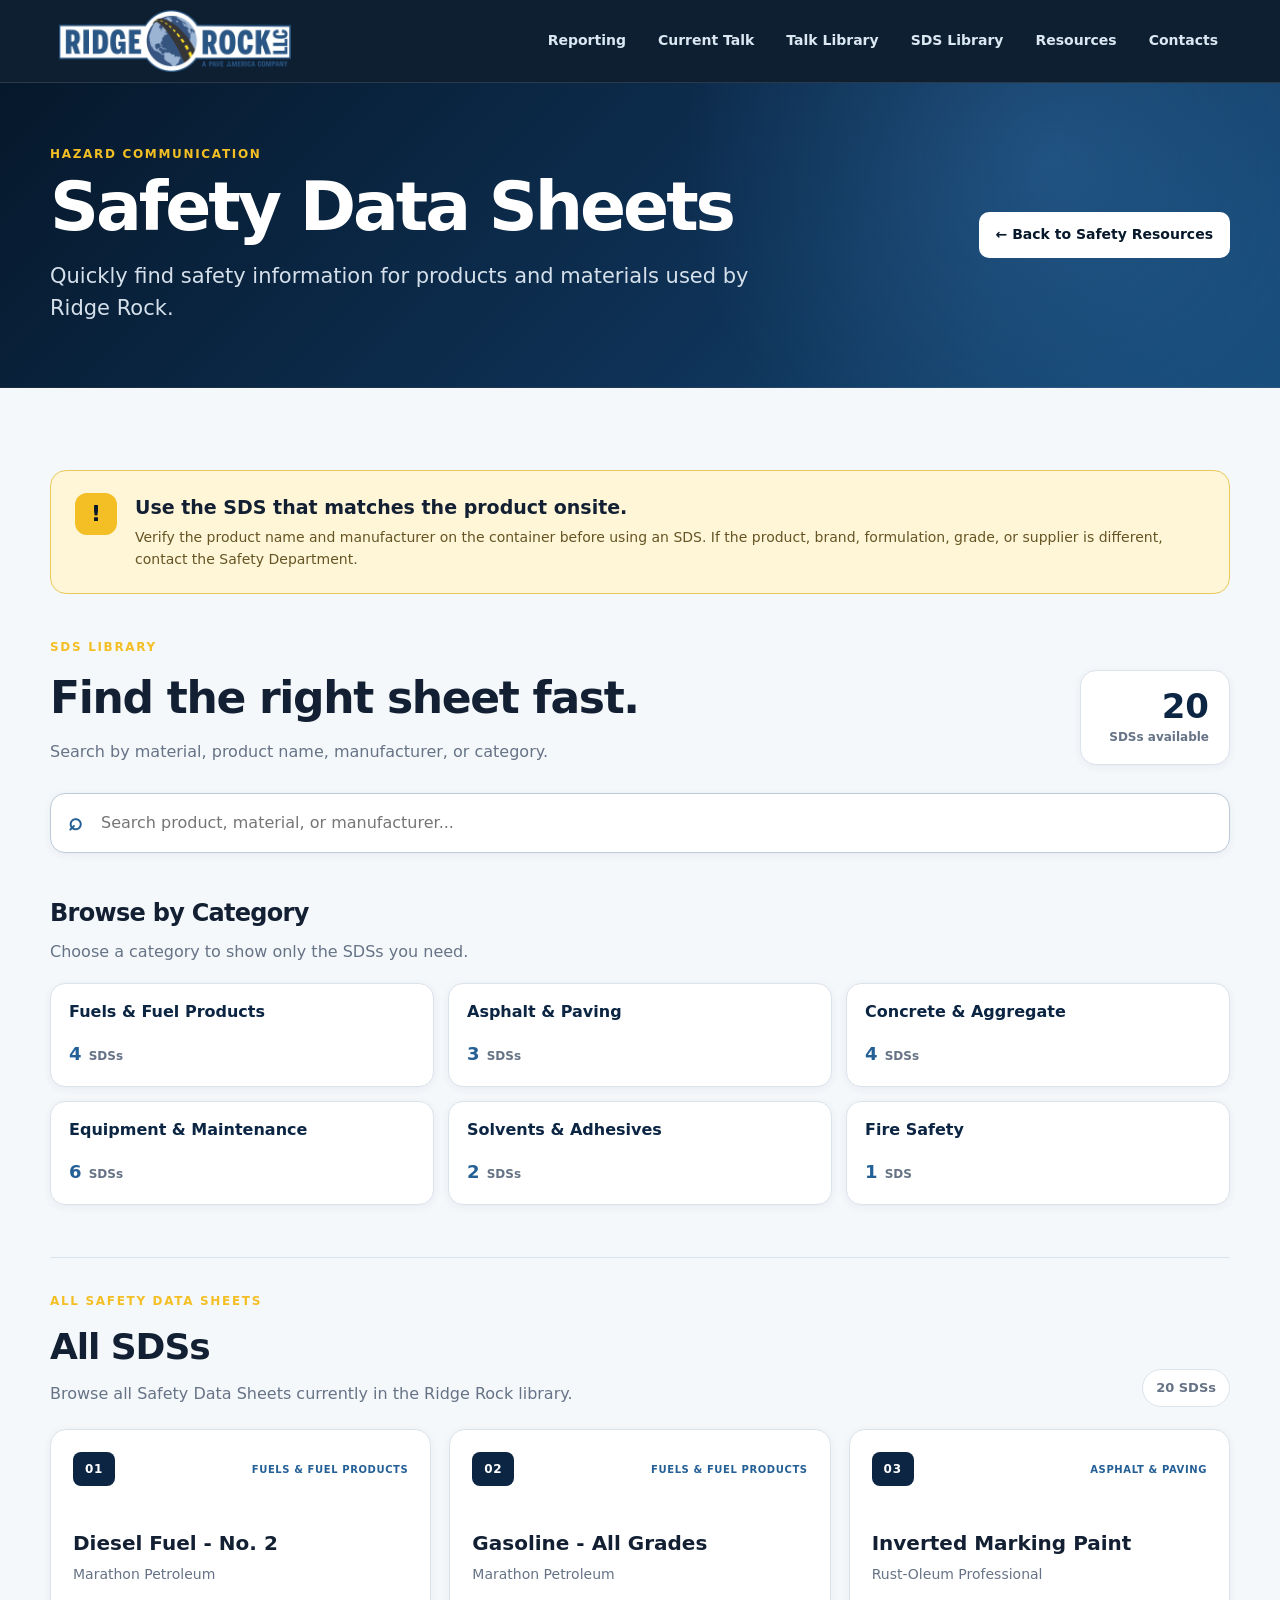
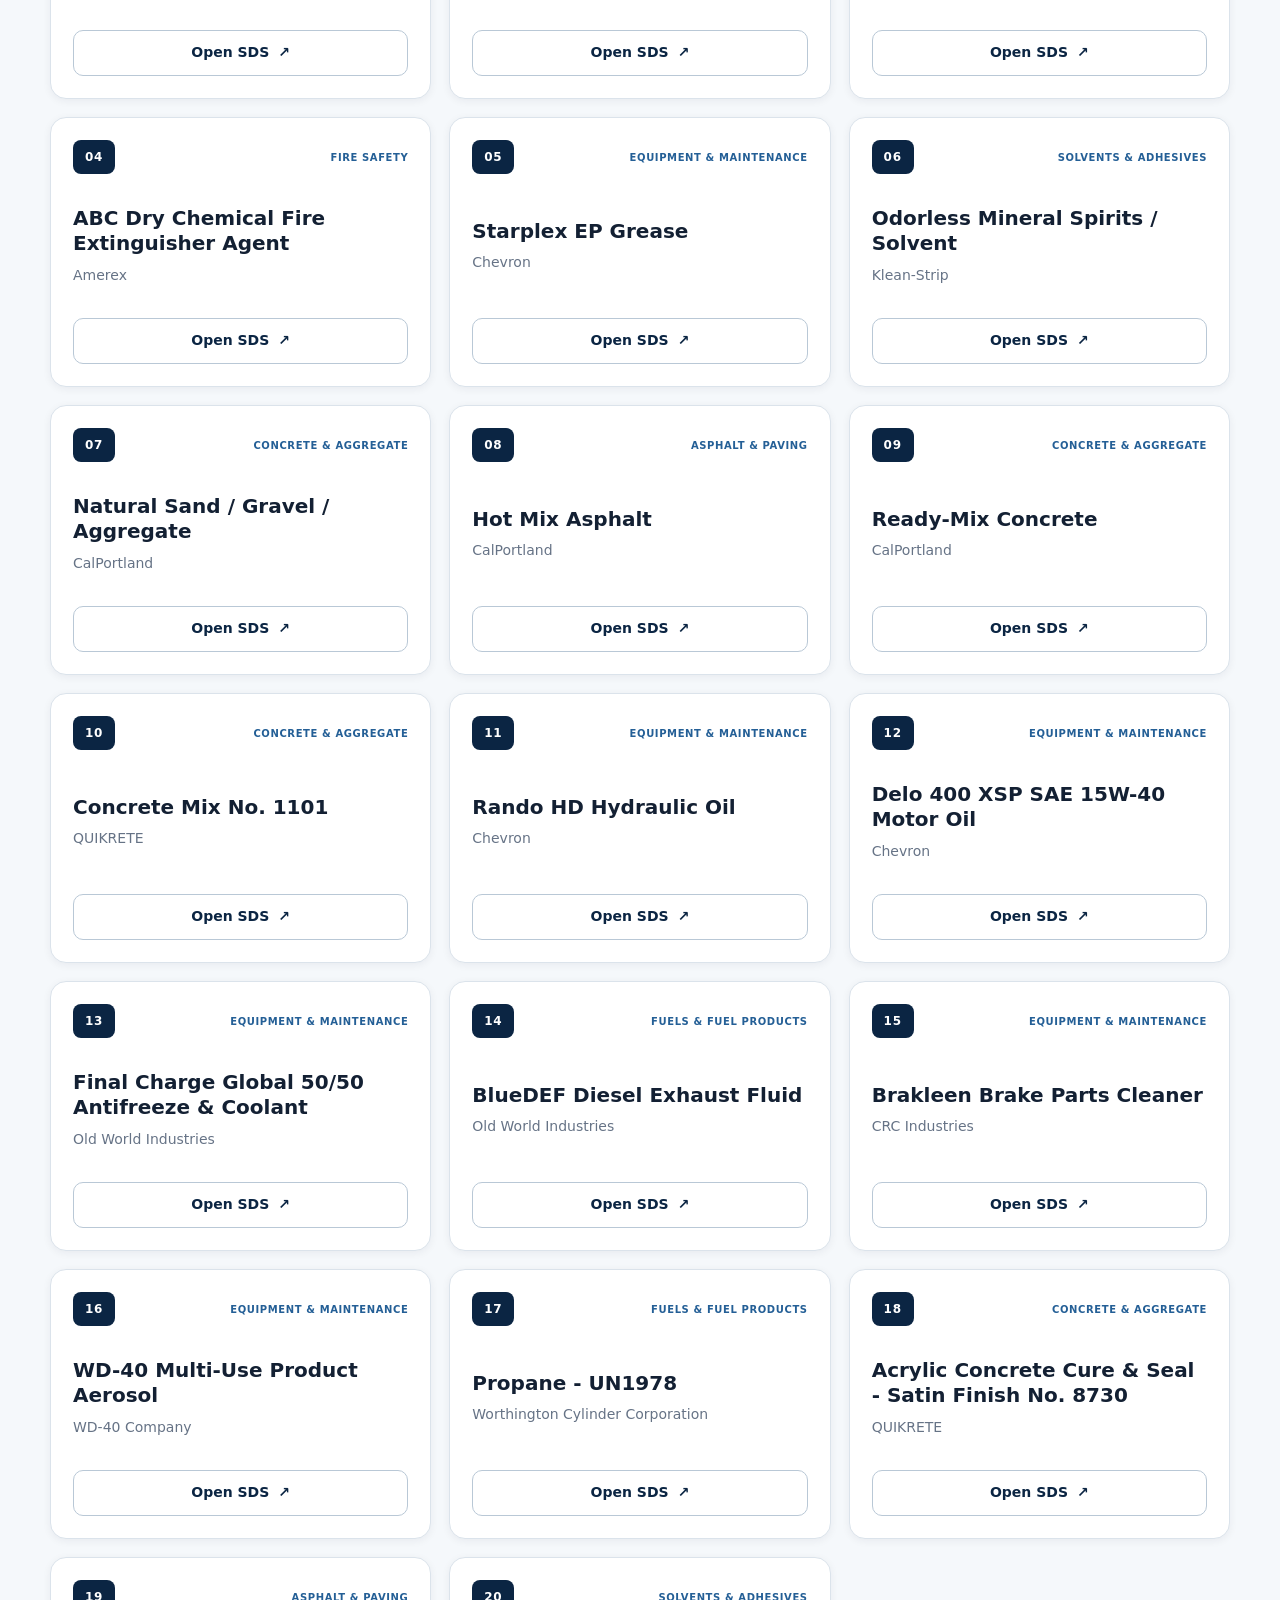
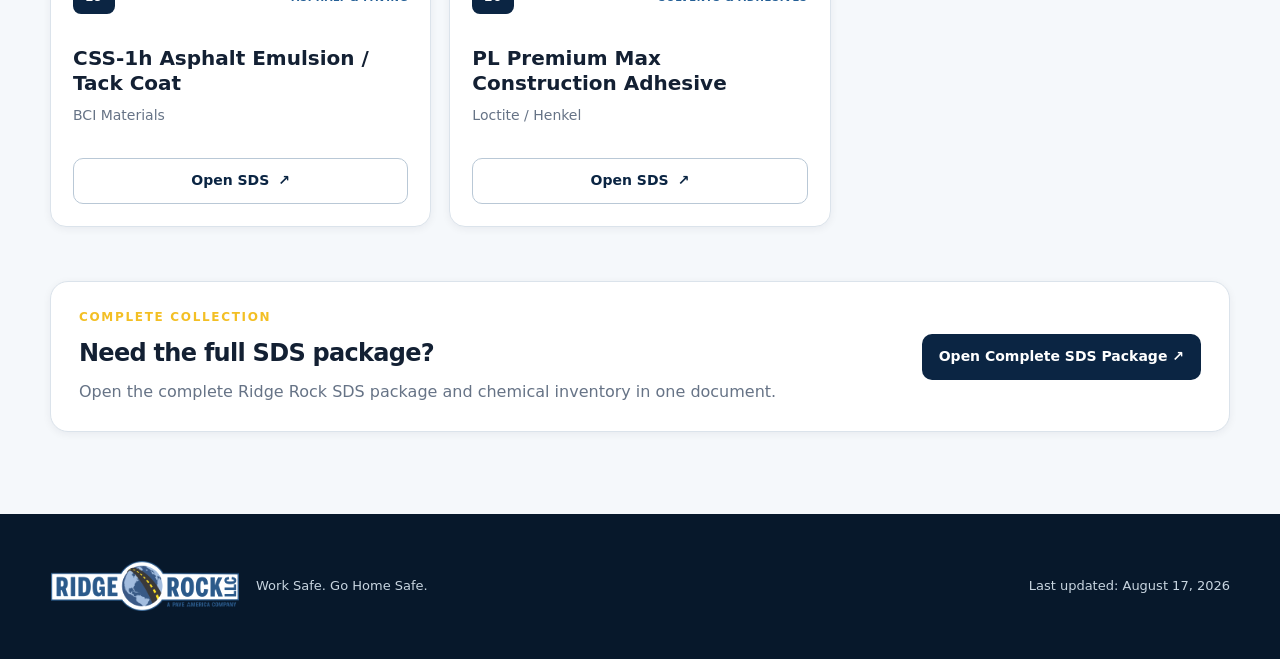
==== sds.html @ 073e00dc "Add files via upload" ====
<!DOCTYPE html>
<html lang="en">
<head>
  <meta charset="UTF-8">
  <meta name="viewport" content="width=device-width, initial-scale=1.0">
  <meta name="description" content="Ridge Rock Safety Data Sheet library for fuels, paving materials, concrete products, maintenance chemicals, solvents, and fire safety products.">
  <title>SDS Library | Ridge Rock Safety Hub</title>

  <link rel="icon" href="favicon.ico" type="image/x-icon">
  <link rel="stylesheet" href="style.css">
  <link rel="stylesheet" href="sds-library.css">

  <script src="sds-data.js" defer></script>
  <script src="sds-library.js" defer></script>
</head>

<body>
  <header class="site-header">
    <div class="shell header-inner">
      <a class="brand" href="index.html" aria-label="Ridge Rock Safety Hub home">
        <img src="assets/ridge-rock-logo.png" alt="Ridge Rock LLC logo">
      </a>

      <button class="menu-button" id="menuButton" type="button" aria-expanded="false" aria-controls="mainNav">
        Menu
      </button>

      <nav class="main-nav" id="mainNav" aria-label="Primary navigation">
        <a href="index.html#reporting">Reporting</a>
        <a href="index.html#toolbox">Current Talk</a>
        <a href="toolbox-talks.html">Talk Library</a>
        <a href="sds.html" aria-current="page">SDS Library</a>
        <a href="index.html#resources">Resources</a>
        <a href="index.html#contacts">Contacts</a>
      </nav>
    </div>
  </header>

  <main id="top">
    <section class="sds-hero">
      <div class="shell sds-hero-inner">
        <div>
          <p class="eyebrow">Hazard Communication</p>
          <h1>Safety Data Sheets</h1>
          <p class="sds-hero-lead">
            Quickly find safety information for products and materials used by Ridge Rock.
          </p>
        </div>

        <a class="button button-light" href="index.html#resources">
          ← Back to Safety Resources
        </a>
      </div>
    </section>

    <section class="section sds-section">
      <div class="shell">

        <div class="sds-notice">
          <div class="sds-notice-mark">!</div>
          <div>
            <h2>Use the SDS that matches the product onsite.</h2>
            <p>
              Verify the product name and manufacturer on the container before using an SDS.
              If the product, brand, formulation, grade, or supplier is different, contact the Safety Department.
            </p>
          </div>
        </div>

        <div class="sds-summary">
          <div>
            <p class="eyebrow">SDS Library</p>
            <h2>Find the right sheet fast.</h2>
            <p>Search by material, product name, manufacturer, or category.</p>
          </div>

          <div class="sds-total">
            <strong id="sdsTotal">0</strong>
            <span>SDSs available</span>
          </div>
        </div>

        <div class="sds-search-wrap">
          <label class="sr-only" for="sdsSearch">Search Safety Data Sheets</label>
          <span class="sds-search-icon" aria-hidden="true">⌕</span>
          <input
            id="sdsSearch"
            type="search"
            placeholder="Search product, material, or manufacturer..."
            autocomplete="off"
          >
          <button id="sdsClearSearch" type="button" hidden aria-label="Clear search">×</button>
        </div>

        <div class="sds-category-header">
          <div>
            <h2>Browse by Category</h2>
            <p>Choose a category to show only the SDSs you need.</p>
          </div>

          <button class="sds-category-reset" id="sdsCategoryReset" type="button" hidden>
            Clear Category
          </button>
        </div>

        <div class="sds-category-grid" id="sdsCategoryGrid" aria-label="SDS categories"></div>

        <div class="sds-results-heading" id="sdsResults">
          <div>
            <p class="eyebrow" id="sdsResultsEyebrow">All Safety Data Sheets</p>
            <h2 id="sdsResultsTitle">All SDSs</h2>
            <p id="sdsResultsDescription">Browse all Safety Data Sheets currently in the Ridge Rock library.</p>
          </div>

          <span class="sds-result-count" id="sdsResultCount"></span>
        </div>

        <div class="sds-grid" id="sdsGrid" aria-live="polite"></div>

        <div class="empty-state" id="sdsEmptyState" hidden>
          <h3>No Safety Data Sheets found</h3>
          <p>Try a different product, manufacturer, or category.</p>
        </div>

        <div class="sds-complete-package">
          <div>
            <p class="eyebrow">Complete Collection</p>
            <h2>Need the full SDS package?</h2>
            <p>Open the complete Ridge Rock SDS package and chemical inventory in one document.</p>
          </div>

          <a class="button button-primary" id="completePackageLink" target="_blank" rel="noopener noreferrer">
            Open Complete SDS Package ↗
          </a>
        </div>

      </div>
    </section>
  </main>

  <footer class="site-footer">
    <div class="shell footer-inner">
      <div>
        <img src="assets/ridge-rock-logo.png" alt="" aria-hidden="true">
        <p>Work Safe. Go Home Safe.</p>
      </div>

      <p id="sdsLastUpdated"></p>
    </div>
  </footer>
</body>
</html>
---- style.css ----
:root {
  --navy-950: #07182b;
  --navy-900: #0b2543;
  --navy-800: #153b64;
  --blue-600: #245f96;
  --blue-100: #eaf3fb;
  --gold-500: #f3bf24;
  --gold-100: #fff6d8;
  --red-600: #c73a43;
  --red-100: #fdebed;
  --green-600: #2d8c53;
  --green-100: #e9f6ee;
  --purple-600: #7351b8;
  --purple-100: #f0ebfb;
  --teal-600: #2a8590;
  --teal-100: #e6f5f6;
  --amber-600: #d98200;
  --amber-100: #fff1d8;
  --slate-700: #495b6d;
  --slate-100: #eef2f5;
  --ink: #132033;
  --muted: #667386;
  --line: #dbe3eb;
  --surface: #ffffff;
  --background: #f5f8fb;
  --shadow-sm: 0 2px 8px rgba(7, 24, 43, 0.06);
  --shadow-md: 0 14px 35px rgba(7, 24, 43, 0.10);
  --radius: 18px;
  --shell: 1180px;
}

* {
  box-sizing: border-box;
}

html {
  scroll-behavior: smooth;
}

body {
  margin: 0;
  color: var(--ink);
  background: var(--background);
  font-family: Inter, ui-sans-serif, system-ui, -apple-system, BlinkMacSystemFont, "Segoe UI", sans-serif;
  line-height: 1.55;
}

a {
  color: inherit;
}

button,
input {
  font: inherit;
}

.shell {
  width: min(calc(100% - 34px), var(--shell));
  margin: 0 auto;
}


/* HEADER */

.site-header {
  position: sticky;
  top: 0;
  z-index: 100;
  background: rgba(7, 24, 43, 0.97);
  border-bottom: 1px solid rgba(255,255,255,0.12);
  backdrop-filter: blur(12px);
}

.header-inner {
  min-height: 82px;
  display: flex;
  align-items: center;
  justify-content: space-between;
  gap: 28px;
}

.brand img {
  width: 250px;
  max-height: 62px;
  object-fit: contain;
  display: block;
}

.main-nav {
  display: flex;
  gap: 8px;
}

.main-nav a {
  color: #dbe8f3;
  text-decoration: none;
  font-size: 14px;
  font-weight: 750;
  padding: 10px 12px;
  border-radius: 9px;
}

.main-nav a:hover {
  background: rgba(255,255,255,0.08);
  color: #fff;
}

.menu-button {
  display: none;
  border: 1px solid rgba(255,255,255,.28);
  background: transparent;
  color: white;
  border-radius: 9px;
  padding: 8px 12px;
  font-weight: 750;
}


/* HERO */

.hero {
  color: white;
  background:
    radial-gradient(circle at 80% 25%, rgba(63,131,191,.38), transparent 34%),
    linear-gradient(135deg, #06182b 0%, #0e3155 58%, #174c7a 100%);
  overflow: hidden;
  position: relative;
}

.hero::after {
  content: "";
  position: absolute;
  inset: 0;
  background: linear-gradient(115deg, transparent 55%, rgba(255,255,255,.04));
  pointer-events: none;
}

.hero-grid {
  min-height: 470px;
  display: grid;
  grid-template-columns: 1.35fr .65fr;
  align-items: center;
  gap: 60px;
  padding: 80px 0;
  position: relative;
  z-index: 1;
}

.eyebrow {
  margin: 0 0 8px;
  color: var(--gold-500);
  font-size: 12px;
  font-weight: 850;
  letter-spacing: .14em;
  text-transform: uppercase;
}

.hero h1 {
  margin: 0;
  font-size: clamp(44px, 7vw, 78px);
  line-height: 1.02;
  letter-spacing: -.045em;
}

.hero-lead {
  max-width: 760px;
  margin: 22px 0 0;
  color: #d5e0eb;
  font-size: clamp(18px, 2vw, 22px);
}

.hero-actions {
  display: flex;
  flex-wrap: wrap;
  gap: 12px;
  margin-top: 30px;
}

.safety-message {
  display: flex;
  align-items: center;
  gap: 20px;
  padding: 26px;
  border: 1px solid rgba(255,255,255,.15);
  border-radius: var(--radius);
  background: rgba(3,17,32,.30);
  box-shadow: inset 0 1px rgba(255,255,255,.04);
}

.shield-icon {
  width: 72px;
  height: 82px;
  display: grid;
  place-items: center;
  flex: 0 0 auto;
  clip-path: polygon(50% 0, 90% 15%, 90% 60%, 50% 100%, 10% 60%, 10% 15%);
  background: var(--gold-500);
  color: var(--navy-950);
  font-size: 34px;
  font-weight: 900;
}

.safety-message h2,
.safety-message p {
  margin: 0;
}

.safety-kicker {
  color: #d8e5ef;
  font-size: 17px;
  font-weight: 800;
}

.safety-message h2 {
  font-size: 30px;
  line-height: 1.1;
}

.safety-message p:last-child {
  margin-top: 8px;
  color: #c4d1de;
  font-size: 14px;
}


/* QUICK LINKS */

.quick-links {
  transform: translateY(-28px);
  position: relative;
  z-index: 5;
}

.quick-grid {
  display: grid;
  grid-template-columns: repeat(4, 1fr);
  gap: 14px;
}

.quick-card {
  display: grid;
  grid-template-columns: auto 1fr auto;
  align-items: center;
  gap: 12px;
  min-height: 76px;
  padding: 16px 18px;
  background: white;
  border: 1px solid var(--line);
  border-radius: 14px;
  box-shadow: var(--shadow-md);
  text-decoration: none;
  font-weight: 800;
}

.quick-card:hover {
  transform: translateY(-2px);
  border-color: #b9cde0;
}

.quick-icon {
  width: 34px;
  height: 34px;
  display: grid;
  place-items: center;
  border-radius: 10px;
  background: var(--navy-900);
  color: white;
}


/* SECTIONS */

.section {
  padding: 82px 0;
}

.section-alt {
  background: #edf3f8;
  border-top: 1px solid var(--line);
  border-bottom: 1px solid var(--line);
}

.section-heading {
  display: flex;
  justify-content: space-between;
  align-items: flex-end;
  gap: 24px;
  margin-bottom: 30px;
}

.section-heading h2 {
  margin: 0;
  font-size: clamp(31px, 4vw, 46px);
  letter-spacing: -.035em;
  line-height: 1.13;
}

.section-heading p:last-child {
  max-width: 760px;
  margin: 10px 0 0;
  color: var(--muted);
}

.section-badge {
  flex: 0 0 auto;
  padding: 8px 13px;
  border: 1px solid var(--line);
  border-radius: 999px;
  background: white;
  color: var(--muted);
  font-size: 13px;
  font-weight: 750;
}


/* INFORMATION CARDS */

.card-grid {
  display: grid;
  grid-template-columns: repeat(4, minmax(0, 1fr));
  gap: 18px;
}

.info-card {
  min-height: 340px;
  display: flex;
  flex-direction: column;
  gap: 18px;
  padding: 24px;
  border: 1px solid var(--line);
  border-radius: var(--radius);
  background: white;
  box-shadow: var(--shadow-sm);
}

.info-card:hover {
  transform: translateY(-4px);
  box-shadow: var(--shadow-md);
}

.info-icon {
  width: 58px;
  height: 58px;
  display: grid;
  place-items: center;
  border-radius: 16px;
  font-size: 26px;
  font-weight: 900;
}

.info-copy {
  flex: 1;
}

.info-copy h3 {
  margin: 0 0 9px;
  font-size: 21px;
  line-height: 1.25;
}

.info-copy p {
  margin: 0;
  color: var(--muted);
  font-size: 14px;
}

.theme-amber .info-icon {
  background: var(--amber-100);
  color: var(--amber-600);
}

.theme-red .info-icon {
  background: var(--red-100);
  color: var(--red-600);
}

.theme-blue .info-icon {
  background: var(--blue-100);
  color: var(--blue-600);
}

.theme-slate .info-icon {
  background: var(--slate-100);
  color: var(--slate-700);
}

.theme-purple .info-icon {
  background: var(--purple-100);
  color: var(--purple-600);
}

.theme-teal .info-icon {
  background: var(--teal-100);
  color: var(--teal-600);
}

.theme-green .info-icon {
  background: var(--green-100);
  color: var(--green-600);
}


/* BUTTONS */

.button {
  min-height: 46px;
  display: inline-flex;
  align-items: center;
  justify-content: center;
  gap: 9px;
  border: 1px solid transparent;
  border-radius: 10px;
  padding: 11px 16px;
  text-decoration: none;
  font-size: 14px;
  font-weight: 850;
  transition: .18s ease;
}

.button:hover {
  transform: translateY(-1px);
}

.button-primary {
  background: var(--navy-900);
  color: white;
}

.button-primary:hover {
  background: #123a64;
}

.button-warning {
  background: var(--gold-500);
  color: var(--navy-950);
}

.button-warning:hover {
  background: #ffd34a;
}

.button-light {
  background: white;
  color: var(--navy-950);
}

.button-outline {
  border-color: #b9c8d6;
  background: white;
  color: var(--navy-900);
}

.button-outline:hover {
  border-color: var(--blue-600);
  background: var(--blue-100);
}

.button-muted {
  background: #edf1f4;
  color: #8a96a3;
  cursor: not-allowed;
}


/* CURRENT TOOLBOX TALK */

.current-talk {
  display: grid;
  grid-template-columns: 210px 1fr;
  overflow: hidden;
  border: 1px solid var(--line);
  border-radius: 22px;
  background: white;
  box-shadow: var(--shadow-md);
}

.current-number {
  display: grid;
  place-content: center;
  padding: 34px;
  background: linear-gradient(155deg, var(--navy-900), var(--blue-600));
  color: white;
  text-align: center;
}

.current-number span {
  color: #bcd0e2;
  font-size: 12px;
  font-weight: 850;
  letter-spacing: .12em;
  text-transform: uppercase;
}

.current-number strong {
  display: block;
  margin-top: 4px;
  font-size: 66px;
  line-height: 1;
}

.current-copy {
  padding: clamp(30px, 5vw, 54px);
}

.current-copy h3 {
  margin: 10px 0 12px;
  font-size: clamp(27px, 4vw, 40px);
  line-height: 1.15;
}

.current-copy p {
  margin: 0;
  color: var(--muted);
  font-size: 17px;
}

.pill {
  display: inline-flex;
  padding: 6px 10px;
  border-radius: 999px;
  background: var(--blue-100);
  color: var(--blue-600);
  font-size: 12px;
  font-weight: 850;
  text-transform: uppercase;
  letter-spacing: .06em;
}

.current-actions {
  display: flex;
  flex-wrap: wrap;
  gap: 12px;
  margin-top: 26px;
}


/* HOMEPAGE TOOLBOX LIBRARY LINK */

.toolbox-library-link {
  display: flex;
  align-items: center;
  justify-content: space-between;
  gap: 28px;
  margin-top: 30px;
  padding: 24px 26px;
  border: 1px solid var(--line);
  border-radius: 16px;
  background: white;
  box-shadow: var(--shadow-sm);
}

.toolbox-library-link h3 {
  margin: 0;
  font-size: 23px;
  line-height: 1.25;
}

.toolbox-library-link p:last-child {
  margin: 6px 0 0;
  color: var(--muted);
}

.toolbox-library-link-actions {
  display: flex;
  align-items: center;
  gap: 14px;
  flex: 0 0 auto;
}

.toolbox-library-link-actions > span {
  color: var(--muted);
  font-size: 13px;
  font-weight: 800;
}


/* SEARCH */

.search-wrap {
  position: relative;
  width: min(420px, 100%);
}

.search-wrap input {
  width: 100%;
  min-height: 52px;
  border: 1px solid #bdcbd8;
  border-radius: 12px;
  padding: 12px 46px 12px 15px;
  background: white;
  color: var(--ink);
  outline: none;
}

.search-wrap input:focus {
  border-color: var(--blue-600);
  box-shadow: 0 0 0 4px rgba(36,95,150,.13);
}

.search-wrap button {
  position: absolute;
  right: 9px;
  top: 50%;
  transform: translateY(-50%);
  width: 32px;
  height: 32px;
  border: 0;
  border-radius: 50%;
  background: #edf1f4;
  cursor: pointer;
  font-size: 20px;
}


/* TOOLBOX TALK CARDS */

.talk-grid {
  display: grid;
  grid-template-columns: repeat(3, minmax(0, 1fr));
  gap: 18px;
}

.talk-card {
  min-height: 300px;
  display: flex;
  flex-direction: column;
  justify-content: space-between;
  gap: 22px;
  padding: 22px;
  border: 1px solid var(--line);
  border-radius: 16px;
  background: white;
  box-shadow: var(--shadow-sm);
}

.talk-card:hover {
  transform: translateY(-4px);
  box-shadow: var(--shadow-md);
}

.talk-card.is-current {
  border-color: #e3bd32;
  box-shadow: 0 0 0 3px rgba(243,191,36,.15), var(--shadow-sm);
}

.talk-card-top {
  display: flex;
  align-items: center;
  justify-content: space-between;
  gap: 12px;
}

.talk-number {
  display: inline-grid;
  place-items: center;
  min-width: 48px;
  height: 35px;
  border-radius: 8px;
  background: var(--navy-900);
  color: white;
  font-size: 13px;
  font-weight: 900;
  letter-spacing: .06em;
}

.talk-category {
  color: var(--blue-600);
  font-size: 11px;
  font-weight: 850;
  text-transform: uppercase;
  letter-spacing: .06em;
  text-align: right;
}

.title-row {
  display: flex;
  align-items: flex-start;
  gap: 9px;
}

.title-row h3 {
  flex: 1;
  margin: 0;
  font-size: 20px;
  line-height: 1.28;
}

.current-label {
  flex: 0 0 auto;
  padding: 4px 7px;
  border-radius: 999px;
  background: var(--gold-100);
  color: #7a5b00;
  font-size: 10px;
  font-weight: 900;
  text-transform: uppercase;
}

.talk-card p {
  margin: 11px 0 0;
  color: var(--muted);
  font-size: 14px;
}

.empty-state {
  padding: 50px 24px;
  border: 1px dashed #b9c8d6;
  border-radius: 16px;
  background: white;
  text-align: center;
}

.empty-state h3 {
  margin: 0;
}

.empty-state p {
  margin: 7px 0 0;
  color: var(--muted);
}


/* CONTACTS */

.contact-layout {
  display: grid;
  grid-template-columns: 1.35fr .65fr;
  gap: 20px;
}

.contact-grid {
  display: grid;
  grid-template-columns: repeat(2, minmax(0, 1fr));
  gap: 18px;
}

.contact-card {
  display: grid;
  grid-template-columns: auto 1fr;
  gap: 17px;
  padding: 24px;
  border: 1px solid var(--line);
  border-radius: var(--radius);
  background: white;
  box-shadow: var(--shadow-sm);
}

.avatar {
  width: 58px;
  height: 58px;
  display: grid;
  place-items: center;
  border-radius: 50%;
  background: var(--navy-900);
  color: white;
  font-weight: 900;
}

.contact-card h3 {
  margin: 0;
}

.contact-role {
  margin: 2px 0 9px;
  color: var(--muted);
}

.contact-card a {
  display: block;
  margin-top: 4px;
  color: var(--blue-600);
  text-decoration: none;
  font-size: 14px;
  overflow-wrap: anywhere;
}

.speak-up-card {
  display: flex;
  align-items: center;
  gap: 18px;
  padding: 28px;
  border-radius: var(--radius);
  background: linear-gradient(135deg, var(--navy-900), var(--navy-800));
  color: white;
}

.shield-outline {
  width: 62px;
  height: 72px;
  display: grid;
  place-items: center;
  flex: 0 0 auto;
  clip-path: polygon(50% 0, 90% 15%, 90% 60%, 50% 100%, 10% 60%, 10% 15%);
  background: white;
  color: var(--navy-900);
  font-size: 28px;
  font-weight: 900;
}

.speak-up-card h3 {
  margin: 0 0 7px;
}

.speak-up-card p {
  margin: 0;
  color: #ccdae6;
}


/* FOOTER */

.site-footer {
  background: var(--navy-950);
  color: #c8d5e0;
}

.footer-inner {
  min-height: 145px;
  display: flex;
  align-items: center;
  justify-content: space-between;
  gap: 30px;
  padding: 28px 0;
}

.footer-inner > div {
  display: flex;
  align-items: center;
  gap: 16px;
}

.footer-inner img {
  width: 190px;
  max-height: 50px;
  object-fit: contain;
  filter: brightness(1.05);
}

.footer-inner p {
  margin: 0;
  font-size: 13px;
}


/* ACCESSIBILITY */

.sr-only {
  position: absolute;
  width: 1px;
  height: 1px;
  overflow: hidden;
  clip: rect(0,0,0,0);
  white-space: nowrap;
}


/* TABLET */

@media (max-width: 1000px) {
  .hero-grid {
    grid-template-columns: 1fr;
    gap: 34px;
  }

  .safety-message {
    max-width: 520px;
  }

  .card-grid {
    grid-template-columns: repeat(2, minmax(0, 1fr));
  }

  .talk-grid {
    grid-template-columns: repeat(2, minmax(0, 1fr));
  }

  .contact-layout {
    grid-template-columns: 1fr;
  }
}


/* MOBILE */

@media (max-width: 760px) {
  .header-inner {
    min-height: 72px;
  }

  .brand img {
    width: 205px;
  }

  .menu-button {
    display: inline-flex;
  }

  .main-nav {
    display: none;
    position: absolute;
    top: 72px;
    left: 0;
    right: 0;
    flex-direction: column;
    padding: 14px 17px 18px;
    background: var(--navy-950);
    border-top: 1px solid rgba(255,255,255,.1);
  }

  .main-nav.open {
    display: flex;
  }

  .hero-grid {
    min-height: auto;
    padding: 62px 0 80px;
  }

  .quick-grid {
    grid-template-columns: repeat(2, 1fr);
  }

  .section {
    padding: 62px 0;
  }

  .section-heading {
    align-items: flex-start;
    flex-direction: column;
  }

  .current-talk {
    grid-template-columns: 1fr;
  }

  .current-number {
    display: flex;
    align-items: center;
    justify-content: flex-start;
    gap: 10px;
    padding: 21px 24px;
    text-align: left;
  }

  .current-number strong {
    margin: 0;
    font-size: 26px;
  }

  .toolbox-toolbar {
    align-items: flex-start;
    flex-direction: column;
  }

  .search-wrap {
    width: 100%;
  }

  .contact-grid {
    grid-template-columns: 1fr;
  }

  .footer-inner {
    align-items: flex-start;
    flex-direction: column;
  }

  .toolbox-library-link {
    align-items: flex-start;
    flex-direction: column;
  }

  .toolbox-library-link-actions {
    width: 100%;
    align-items: stretch;
    flex-direction: column;
  }

  .toolbox-library-link-actions .button {
    width: 100%;
  }
}


/* SMALL MOBILE */

@media (max-width: 560px) {
  .shell {
    width: min(calc(100% - 24px), var(--shell));
  }

  .brand img {
    width: 175px;
  }

  .hero h1 {
    font-size: 43px;
  }

  .hero-actions .button {
    width: 100%;
  }

  .safety-message {
    align-items: flex-start;
  }

  .quick-grid,
  .card-grid,
  .talk-grid {
    grid-template-columns: 1fr;
  }

  .quick-links {
    transform: translateY(-22px);
  }

  .info-card {
    min-height: 300px;
  }

  .current-actions .button {
    width: 100%;
  }

  .footer-inner > div {
    align-items: flex-start;
    flex-direction: column;
  }
}
---- sds-library.css ----
/* SDS LIBRARY PAGE */

.sds-hero {
  color: white;
  background:
    radial-gradient(circle at 82% 25%, rgba(63,131,191,.34), transparent 34%),
    linear-gradient(135deg, #06182b 0%, #0e3155 58%, #174c7a 100%);
  border-bottom: 1px solid rgba(255,255,255,.08);
}

.sds-hero-inner {
  min-height: 300px;
  display: flex;
  align-items: center;
  justify-content: space-between;
  gap: 36px;
  padding: 62px 0;
}

.sds-hero h1 {
  margin: 0;
  font-size: clamp(42px, 6vw, 68px);
  line-height: 1.03;
  letter-spacing: -.045em;
}

.sds-hero-lead {
  max-width: 760px;
  margin: 18px 0 0;
  color: #d5e0eb;
  font-size: clamp(17px, 2vw, 21px);
}

.sds-section {
  background: var(--background);
}

.sds-notice {
  display: grid;
  grid-template-columns: auto 1fr;
  align-items: start;
  gap: 18px;
  margin-bottom: 44px;
  padding: 22px 24px;
  border: 1px solid #e8c85a;
  border-radius: 16px;
  background: var(--gold-100);
}

.sds-notice-mark {
  width: 42px;
  height: 42px;
  display: grid;
  place-items: center;
  border-radius: 12px;
  background: var(--gold-500);
  color: var(--navy-950);
  font-size: 22px;
  font-weight: 900;
}

.sds-notice h2 {
  margin: 0;
  font-size: 19px;
}

.sds-notice p {
  margin: 5px 0 0;
  color: #655524;
  font-size: 14px;
}

.sds-summary {
  display: flex;
  align-items: flex-end;
  justify-content: space-between;
  gap: 28px;
  margin-bottom: 28px;
}

.sds-summary h2,
.sds-category-header h2,
.sds-results-heading h2,
.sds-complete-package h2 {
  margin: 0;
  letter-spacing: -.03em;
}

.sds-summary h2 {
  font-size: clamp(30px, 4vw, 44px);
}

.sds-summary > div:first-child > p:last-child,
.sds-category-header p,
.sds-results-heading > div > p:last-child,
.sds-complete-package p:last-child {
  margin: 8px 0 0;
  color: var(--muted);
}

.sds-total {
  min-width: 150px;
  padding: 18px 20px;
  border: 1px solid var(--line);
  border-radius: 16px;
  background: white;
  box-shadow: var(--shadow-sm);
  text-align: right;
}

.sds-total strong {
  display: block;
  color: var(--navy-900);
  font-size: 34px;
  line-height: 1;
}

.sds-total span {
  display: block;
  margin-top: 5px;
  color: var(--muted);
  font-size: 12px;
  font-weight: 800;
}

.sds-search-wrap {
  position: relative;
  margin-bottom: 42px;
}

.sds-search-wrap input {
  width: 100%;
  min-height: 60px;
  border: 1px solid #bdcbd8;
  border-radius: 15px;
  padding: 14px 52px 14px 50px;
  background: white;
  color: var(--ink);
  outline: none;
  box-shadow: var(--shadow-sm);
  font-size: 16px;
}

.sds-search-wrap input:focus {
  border-color: var(--blue-600);
  box-shadow: 0 0 0 4px rgba(36,95,150,.13), var(--shadow-sm);
}

.sds-search-icon {
  position: absolute;
  left: 18px;
  top: 50%;
  transform: translateY(-50%);
  color: var(--blue-600);
  font-size: 24px;
  font-weight: 900;
  pointer-events: none;
}

.sds-search-wrap button {
  position: absolute;
  right: 12px;
  top: 50%;
  transform: translateY(-50%);
  width: 34px;
  height: 34px;
  border: 0;
  border-radius: 50%;
  background: #edf1f4;
  color: var(--ink);
  cursor: pointer;
  font-size: 20px;
}

.sds-category-header,
.sds-results-heading {
  display: flex;
  align-items: flex-end;
  justify-content: space-between;
  gap: 24px;
}

.sds-category-header {
  margin-bottom: 18px;
}

.sds-category-reset {
  border: 0;
  background: transparent;
  color: var(--blue-600);
  cursor: pointer;
  font-weight: 850;
}

.sds-category-grid {
  display: grid;
  grid-template-columns: repeat(3, minmax(0, 1fr));
  gap: 14px;
}

.sds-category-card {
  min-height: 104px;
  display: flex;
  flex-direction: column;
  align-items: flex-start;
  justify-content: space-between;
  gap: 12px;
  padding: 18px;
  border: 1px solid var(--line);
  border-radius: 15px;
  background: white;
  color: var(--ink);
  cursor: pointer;
  text-align: left;
  box-shadow: var(--shadow-sm);
  transition: .18s ease;
}

.sds-category-card:hover {
  transform: translateY(-3px);
  border-color: #b9cde0;
  box-shadow: var(--shadow-md);
}

.sds-category-card.is-selected {
  border-color: var(--blue-600);
  background: var(--blue-100);
  box-shadow: 0 0 0 3px rgba(36,95,150,.10);
}

.sds-category-name {
  color: var(--navy-900);
  font-size: 16px;
  font-weight: 850;
  line-height: 1.25;
}

.sds-category-count {
  color: var(--muted);
  font-size: 12px;
  font-weight: 750;
}

.sds-category-count strong {
  color: var(--blue-600);
  font-size: 18px;
  margin-right: 3px;
}

.sds-results-heading {
  margin: 52px 0 22px;
  padding-top: 34px;
  border-top: 1px solid var(--line);
  scroll-margin-top: 105px;
}

.sds-results-heading h2 {
  font-size: clamp(27px, 3vw, 36px);
}

.sds-result-count {
  flex: 0 0 auto;
  padding: 8px 13px;
  border: 1px solid var(--line);
  border-radius: 999px;
  background: white;
  color: var(--muted);
  font-size: 13px;
  font-weight: 800;
}

.sds-grid {
  display: grid;
  grid-template-columns: repeat(3, minmax(0, 1fr));
  gap: 18px;
}

.sds-card {
  min-height: 270px;
  display: flex;
  flex-direction: column;
  justify-content: space-between;
  gap: 22px;
  padding: 22px;
  border: 1px solid var(--line);
  border-radius: 16px;
  background: white;
  box-shadow: var(--shadow-sm);
  transition: .18s ease;
}

.sds-card:hover {
  transform: translateY(-4px);
  box-shadow: var(--shadow-md);
}

.sds-card-top {
  display: flex;
  align-items: center;
  justify-content: space-between;
  gap: 12px;
}

.sds-card-number {
  display: inline-grid;
  place-items: center;
  min-width: 42px;
  height: 34px;
  border-radius: 8px;
  background: var(--navy-900);
  color: white;
  font-size: 12px;
  font-weight: 900;
  letter-spacing: .06em;
}

.sds-card-category {
  color: var(--blue-600);
  font-size: 10px;
  font-weight: 850;
  text-transform: uppercase;
  letter-spacing: .06em;
  text-align: right;
}

.sds-card-copy h3 {
  margin: 0;
  font-size: 20px;
  line-height: 1.28;
}

.sds-manufacturer {
  margin: 8px 0 0;
  color: var(--muted);
  font-size: 14px;
}

.sds-complete-package {
  display: flex;
  align-items: center;
  justify-content: space-between;
  gap: 28px;
  margin-top: 54px;
  padding: 26px 28px;
  border: 1px solid var(--line);
  border-radius: 18px;
  background: white;
  box-shadow: var(--shadow-sm);
}

.sds-complete-package h2 {
  font-size: 24px;
}

@media (max-width: 1000px) {
  .sds-category-grid,
  .sds-grid {
    grid-template-columns: repeat(2, minmax(0, 1fr));
  }
}

@media (max-width: 760px) {
  .sds-hero-inner,
  .sds-summary,
  .sds-category-header,
  .sds-results-heading,
  .sds-complete-package {
    align-items: flex-start;
    flex-direction: column;
  }

  .sds-hero-inner {
    min-height: auto;
    padding: 52px 0;
  }

  .sds-total {
    width: 100%;
    text-align: left;
  }

  .sds-complete-package .button {
    width: 100%;
  }
}

@media (max-width: 560px) {
  .sds-category-grid,
  .sds-grid {
    grid-template-columns: 1fr;
  }

  .sds-notice {
    grid-template-columns: 1fr;
  }

  .sds-category-card {
    min-height: 92px;
  }

  .sds-search-wrap input {
    min-height: 56px;
  }
}
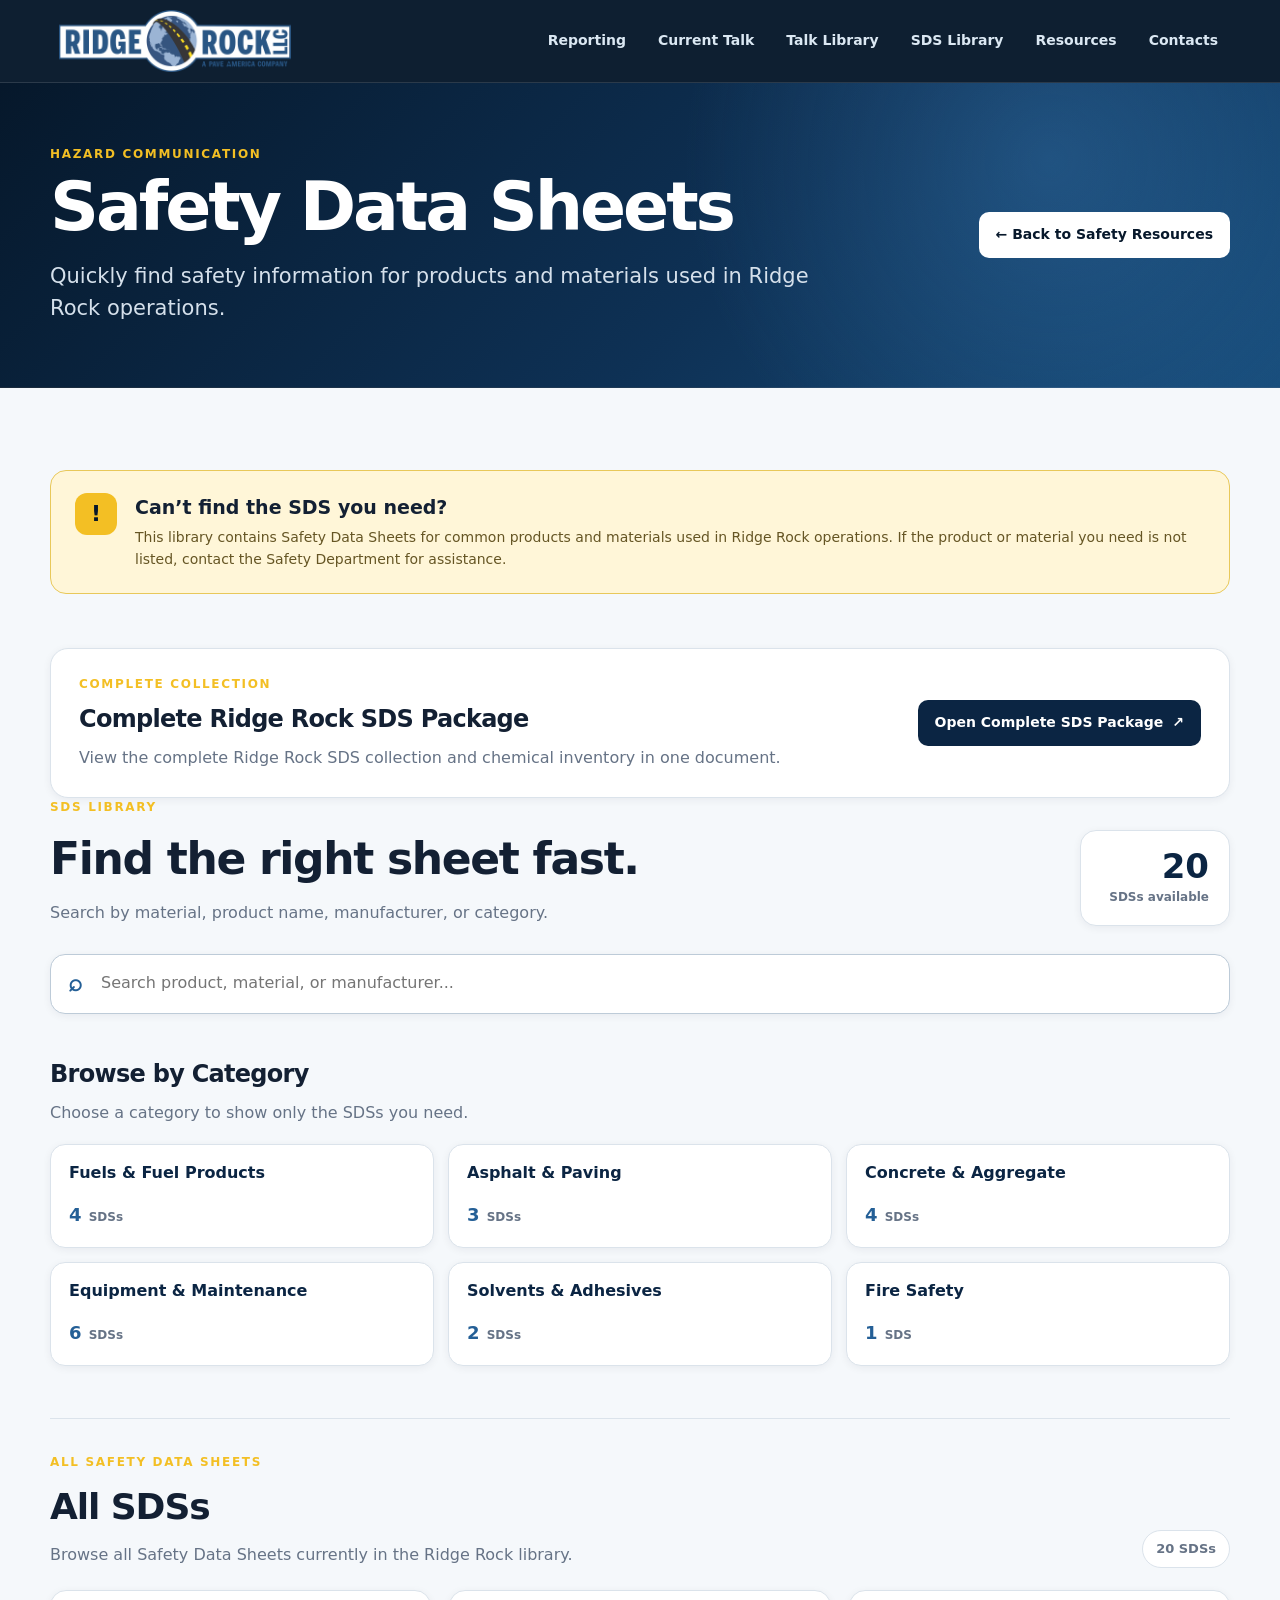
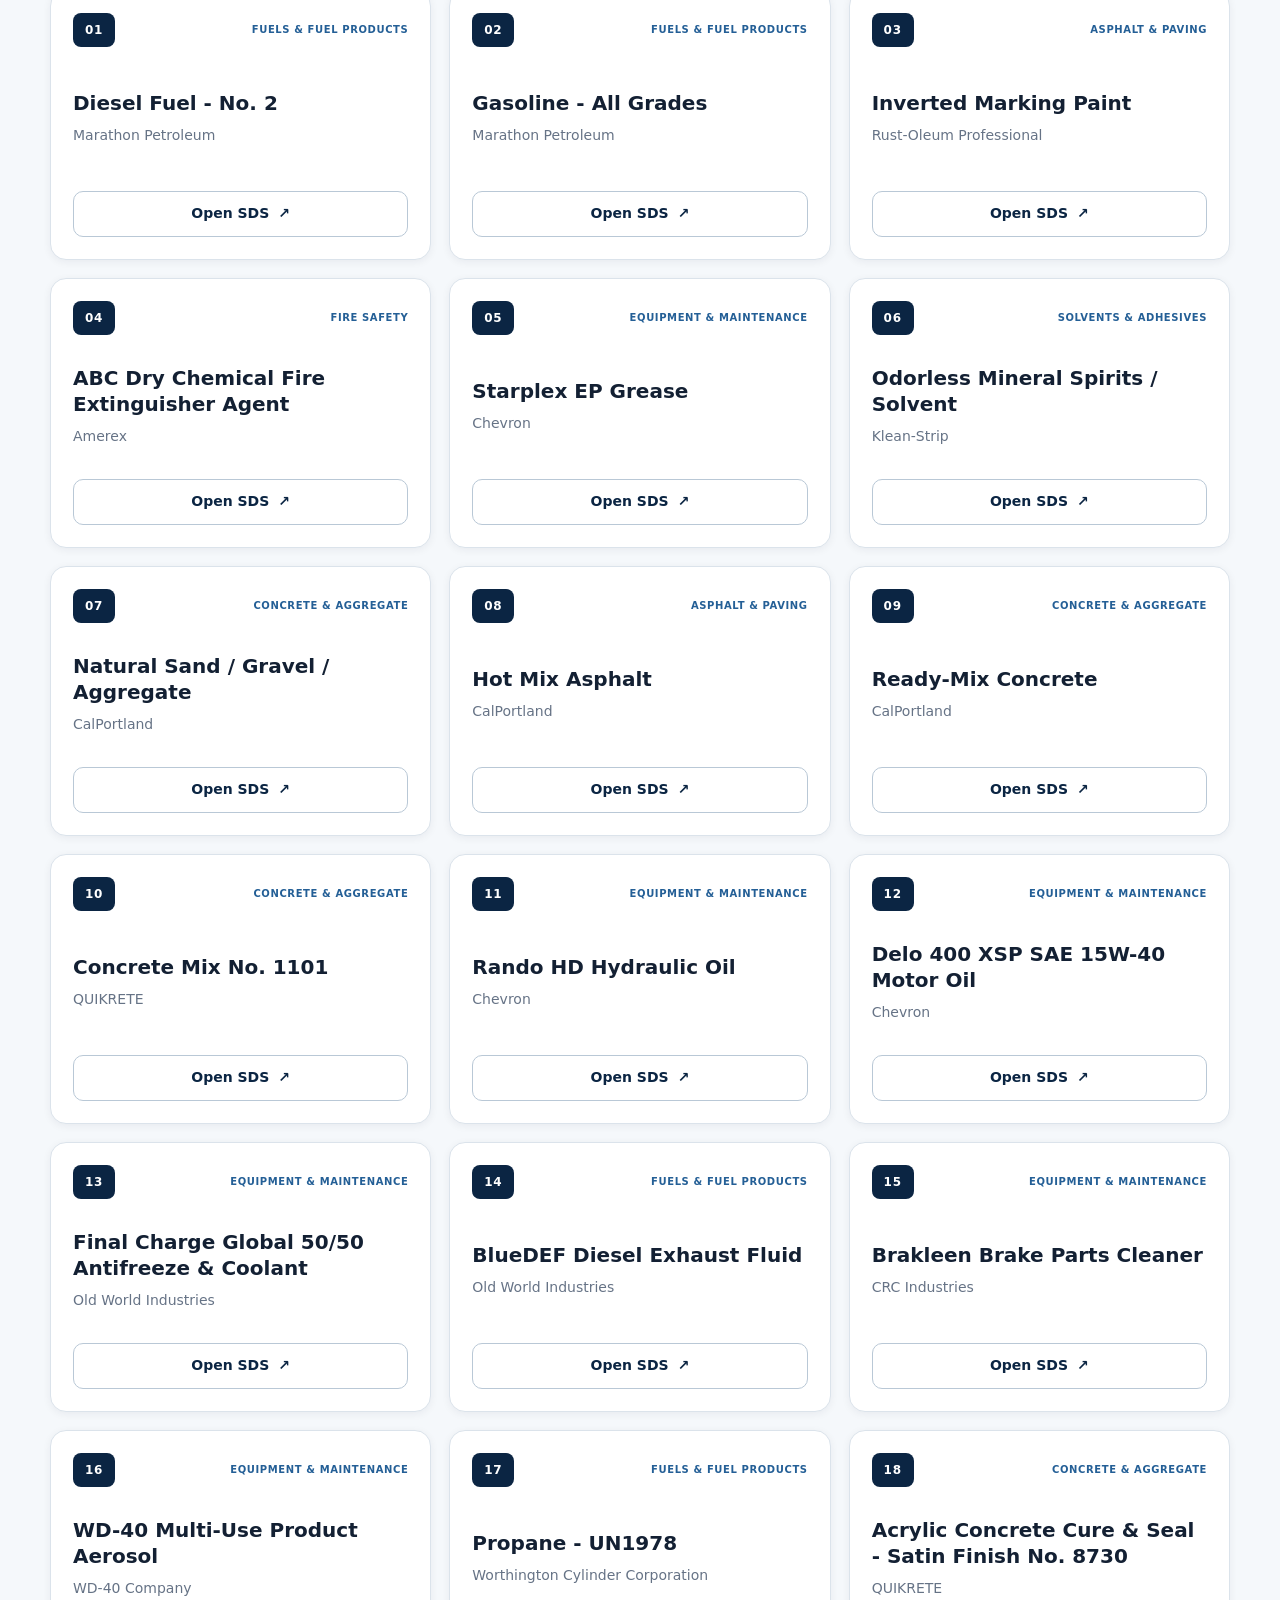
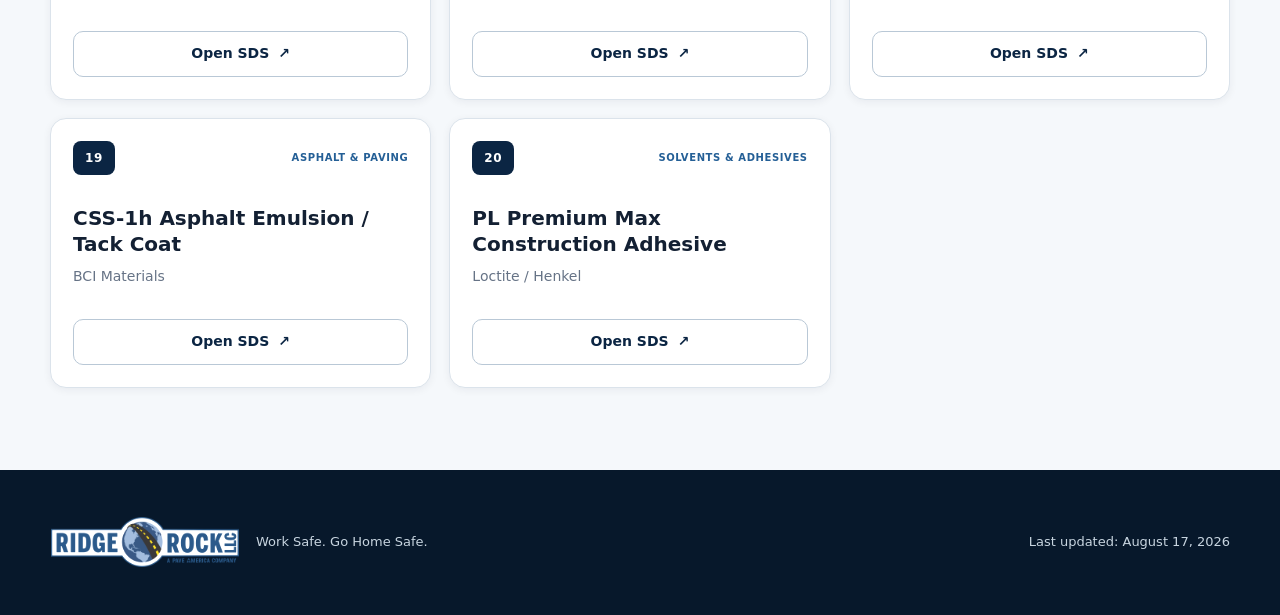
==== commit e3160fdf: "Refactor HTML structure and improve formatting" ====
--- a/sds.html
+++ b/sds.html
@@ -3,7 +3,12 @@
 <head>
   <meta charset="UTF-8">
   <meta name="viewport" content="width=device-width, initial-scale=1.0">
-  <meta name="description" content="Ridge Rock Safety Data Sheet library for fuels, paving materials, concrete products, maintenance chemicals, solvents, and fire safety products.">
+
+  <meta
+    name="description"
+    content="Ridge Rock Safety Data Sheet library for fuels, paving materials, concrete products, maintenance chemicals, solvents, and fire safety products."
+  >
+
   <title>SDS Library | Ridge Rock Safety Hub</title>
 
   <link rel="icon" href="favicon.ico" type="image/x-icon">
@@ -15,17 +20,37 @@
 </head>
 
 <body>
+
+  <!-- HEADER -->
   <header class="site-header">
     <div class="shell header-inner">
-      <a class="brand" href="index.html" aria-label="Ridge Rock Safety Hub home">
-        <img src="assets/ridge-rock-logo.png" alt="Ridge Rock LLC logo">
+
+      <a
+        class="brand"
+        href="index.html"
+        aria-label="Ridge Rock Safety Hub home"
+      >
+        <img
+          src="assets/ridge-rock-logo.png"
+          alt="Ridge Rock LLC logo"
+        >
       </a>
 
-      <button class="menu-button" id="menuButton" type="button" aria-expanded="false" aria-controls="mainNav">
+      <button
+        class="menu-button"
+        id="menuButton"
+        type="button"
+        aria-expanded="false"
+        aria-controls="mainNav"
+      >
         Menu
       </button>
 
-      <nav class="main-nav" id="mainNav" aria-label="Primary navigation">
+      <nav
+        class="main-nav"
+        id="mainNav"
+        aria-label="Primary navigation"
+      >
         <a href="index.html#reporting">Reporting</a>
         <a href="index.html#toolbox">Current Talk</a>
         <a href="toolbox-talks.html">Talk Library</a>
@@ -33,120 +58,297 @@
         <a href="index.html#resources">Resources</a>
         <a href="index.html#contacts">Contacts</a>
       </nav>
+
     </div>
   </header>
 
+
   <main id="top">
+
+    <!-- HERO -->
     <section class="sds-hero">
       <div class="shell sds-hero-inner">
+
         <div>
           <p class="eyebrow">Hazard Communication</p>
-          <h1>Safety Data Sheets</h1>
+
+          <h1>
+            Safety Data Sheets
+          </h1>
+
           <p class="sds-hero-lead">
-            Quickly find safety information for products and materials used by Ridge Rock.
+            Quickly find safety information for products and materials
+            used in Ridge Rock operations.
           </p>
         </div>
 
-        <a class="button button-light" href="index.html#resources">
+        <a
+          class="button button-light"
+          href="index.html#resources"
+        >
           ← Back to Safety Resources
         </a>
+
       </div>
     </section>
 
+
+    <!-- SDS LIBRARY -->
     <section class="section sds-section">
       <div class="shell">
 
+
+        <!-- GENERAL SDS NOTICE -->
         <div class="sds-notice">
-          <div class="sds-notice-mark">!</div>
-          <div>
-            <h2>Use the SDS that matches the product onsite.</h2>
+
+          <div class="sds-notice-mark">
+            !
+          </div>
+
+          <div>
+            <h2>
+              Can’t find the SDS you need?
+            </h2>
+
             <p>
-              Verify the product name and manufacturer on the container before using an SDS.
-              If the product, brand, formulation, grade, or supplier is different, contact the Safety Department.
-            </p>
-          </div>
-        </div>
-
+              This library contains Safety Data Sheets for common
+              products and materials used in Ridge Rock operations.
+              If the product or material you need is not listed,
+              contact the Safety Department for assistance.
+            </p>
+          </div>
+
+        </div>
+
+
+        <!-- COMPLETE SDS PACKAGE -->
+        <div class="sds-complete-package">
+
+          <div>
+            <p class="eyebrow">
+              Complete Collection
+            </p>
+
+            <h2>
+              Complete Ridge Rock SDS Package
+            </h2>
+
+            <p>
+              View the complete Ridge Rock SDS collection and
+              chemical inventory in one document.
+            </p>
+          </div>
+
+          <a
+            class="button button-primary"
+            id="completePackageLink"
+            target="_blank"
+            rel="noopener noreferrer"
+          >
+            Open Complete SDS Package
+            <span aria-hidden="true">↗</span>
+          </a>
+
+        </div>
+
+
+        <!-- LIBRARY SUMMARY -->
         <div class="sds-summary">
-          <div>
-            <p class="eyebrow">SDS Library</p>
-            <h2>Find the right sheet fast.</h2>
-            <p>Search by material, product name, manufacturer, or category.</p>
-          </div>
+
+          <div>
+
+            <p class="eyebrow">
+              SDS Library
+            </p>
+
+            <h2>
+              Find the right sheet fast.
+            </h2>
+
+            <p>
+              Search by material, product name,
+              manufacturer, or category.
+            </p>
+
+          </div>
+
 
           <div class="sds-total">
-            <strong id="sdsTotal">0</strong>
-            <span>SDSs available</span>
-          </div>
-        </div>
-
+
+            <strong id="sdsTotal">
+              0
+            </strong>
+
+            <span>
+              SDSs available
+            </span>
+
+          </div>
+
+        </div>
+
+
+        <!-- SEARCH -->
         <div class="sds-search-wrap">
-          <label class="sr-only" for="sdsSearch">Search Safety Data Sheets</label>
-          <span class="sds-search-icon" aria-hidden="true">⌕</span>
+
+          <label
+            class="sr-only"
+            for="sdsSearch"
+          >
+            Search Safety Data Sheets
+          </label>
+
+          <span
+            class="sds-search-icon"
+            aria-hidden="true"
+          >
+            ⌕
+          </span>
+
           <input
             id="sdsSearch"
             type="search"
             placeholder="Search product, material, or manufacturer..."
             autocomplete="off"
           >
-          <button id="sdsClearSearch" type="button" hidden aria-label="Clear search">×</button>
-        </div>
-
+
+          <button
+            id="sdsClearSearch"
+            type="button"
+            hidden
+            aria-label="Clear search"
+          >
+            ×
+          </button>
+
+        </div>
+
+
+        <!-- CATEGORY FILTERS -->
         <div class="sds-category-header">
-          <div>
-            <h2>Browse by Category</h2>
-            <p>Choose a category to show only the SDSs you need.</p>
-          </div>
-
-          <button class="sds-category-reset" id="sdsCategoryReset" type="button" hidden>
+
+          <div>
+
+            <h2>
+              Browse by Category
+            </h2>
+
+            <p>
+              Choose a category to show only the SDSs you need.
+            </p>
+
+          </div>
+
+
+          <button
+            class="sds-category-reset"
+            id="sdsCategoryReset"
+            type="button"
+            hidden
+          >
             Clear Category
           </button>
-        </div>
-
-        <div class="sds-category-grid" id="sdsCategoryGrid" aria-label="SDS categories"></div>
-
-        <div class="sds-results-heading" id="sdsResults">
-          <div>
-            <p class="eyebrow" id="sdsResultsEyebrow">All Safety Data Sheets</p>
-            <h2 id="sdsResultsTitle">All SDSs</h2>
-            <p id="sdsResultsDescription">Browse all Safety Data Sheets currently in the Ridge Rock library.</p>
-          </div>
-
-          <span class="sds-result-count" id="sdsResultCount"></span>
-        </div>
-
-        <div class="sds-grid" id="sdsGrid" aria-live="polite"></div>
-
-        <div class="empty-state" id="sdsEmptyState" hidden>
-          <h3>No Safety Data Sheets found</h3>
-          <p>Try a different product, manufacturer, or category.</p>
-        </div>
-
-        <div class="sds-complete-package">
-          <div>
-            <p class="eyebrow">Complete Collection</p>
-            <h2>Need the full SDS package?</h2>
-            <p>Open the complete Ridge Rock SDS package and chemical inventory in one document.</p>
-          </div>
-
-          <a class="button button-primary" id="completePackageLink" target="_blank" rel="noopener noreferrer">
-            Open Complete SDS Package ↗
-          </a>
-        </div>
+
+        </div>
+
+
+        <div
+          class="sds-category-grid"
+          id="sdsCategoryGrid"
+          aria-label="SDS categories"
+        ></div>
+
+
+        <!-- RESULTS HEADING -->
+        <div
+          class="sds-results-heading"
+          id="sdsResults"
+        >
+
+          <div>
+
+            <p
+              class="eyebrow"
+              id="sdsResultsEyebrow"
+            >
+              All Safety Data Sheets
+            </p>
+
+            <h2 id="sdsResultsTitle">
+              All SDSs
+            </h2>
+
+            <p id="sdsResultsDescription">
+              Browse all Safety Data Sheets currently
+              in the Ridge Rock library.
+            </p>
+
+          </div>
+
+
+          <span
+            class="sds-result-count"
+            id="sdsResultCount"
+          ></span>
+
+        </div>
+
+
+        <!-- SDS CARDS -->
+        <div
+          class="sds-grid"
+          id="sdsGrid"
+          aria-live="polite"
+        ></div>
+
+
+        <!-- EMPTY STATE -->
+        <div
+          class="empty-state"
+          id="sdsEmptyState"
+          hidden
+        >
+
+          <h3>
+            No Safety Data Sheets found
+          </h3>
+
+          <p>
+            Try a different product,
+            manufacturer, or category.
+          </p>
+
+        </div>
+
 
       </div>
     </section>
+
   </main>
 
+
+  <!-- FOOTER -->
   <footer class="site-footer">
     <div class="shell footer-inner">
+
       <div>
-        <img src="assets/ridge-rock-logo.png" alt="" aria-hidden="true">
-        <p>Work Safe. Go Home Safe.</p>
+
+        <img
+          src="assets/ridge-rock-logo.png"
+          alt=""
+          aria-hidden="true"
+        >
+
+        <p>
+          Work Safe. Go Home Safe.
+        </p>
+
       </div>
 
       <p id="sdsLastUpdated"></p>
+
     </div>
   </footer>
+
 </body>
 </html>
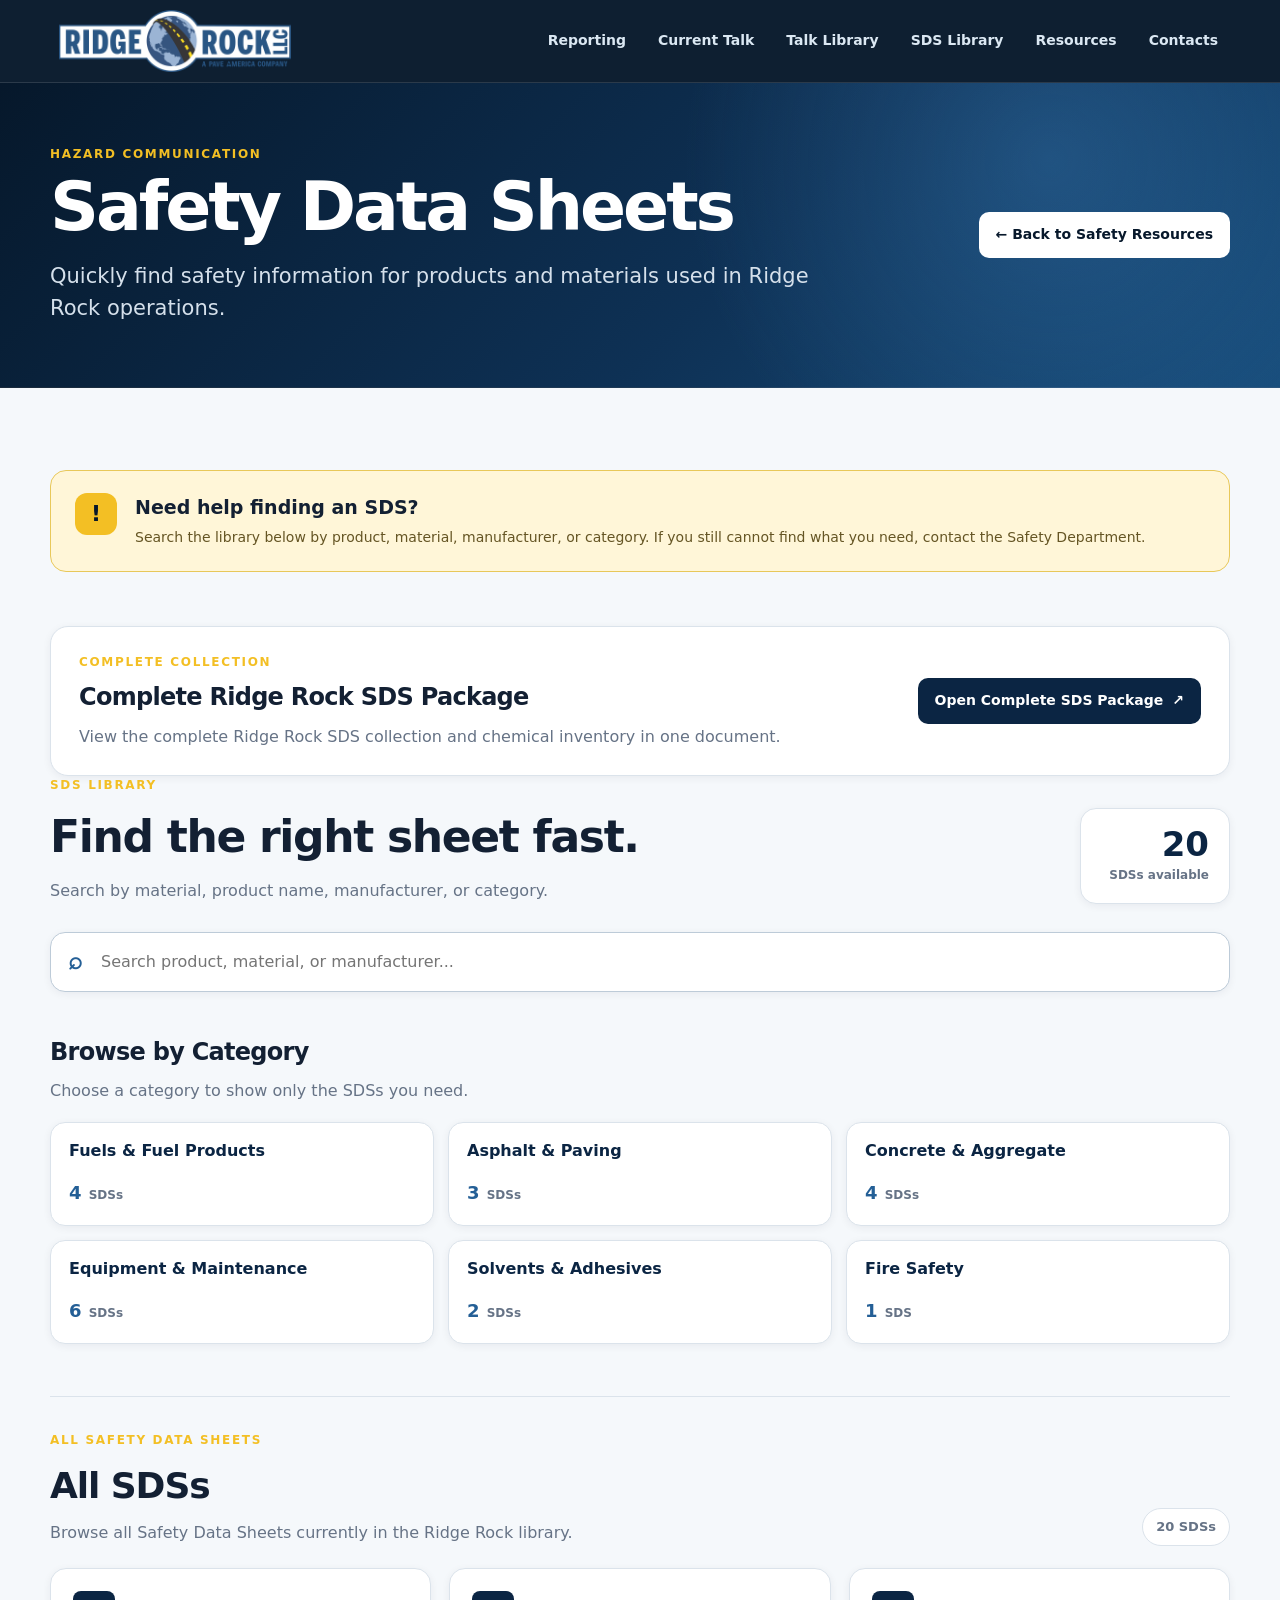
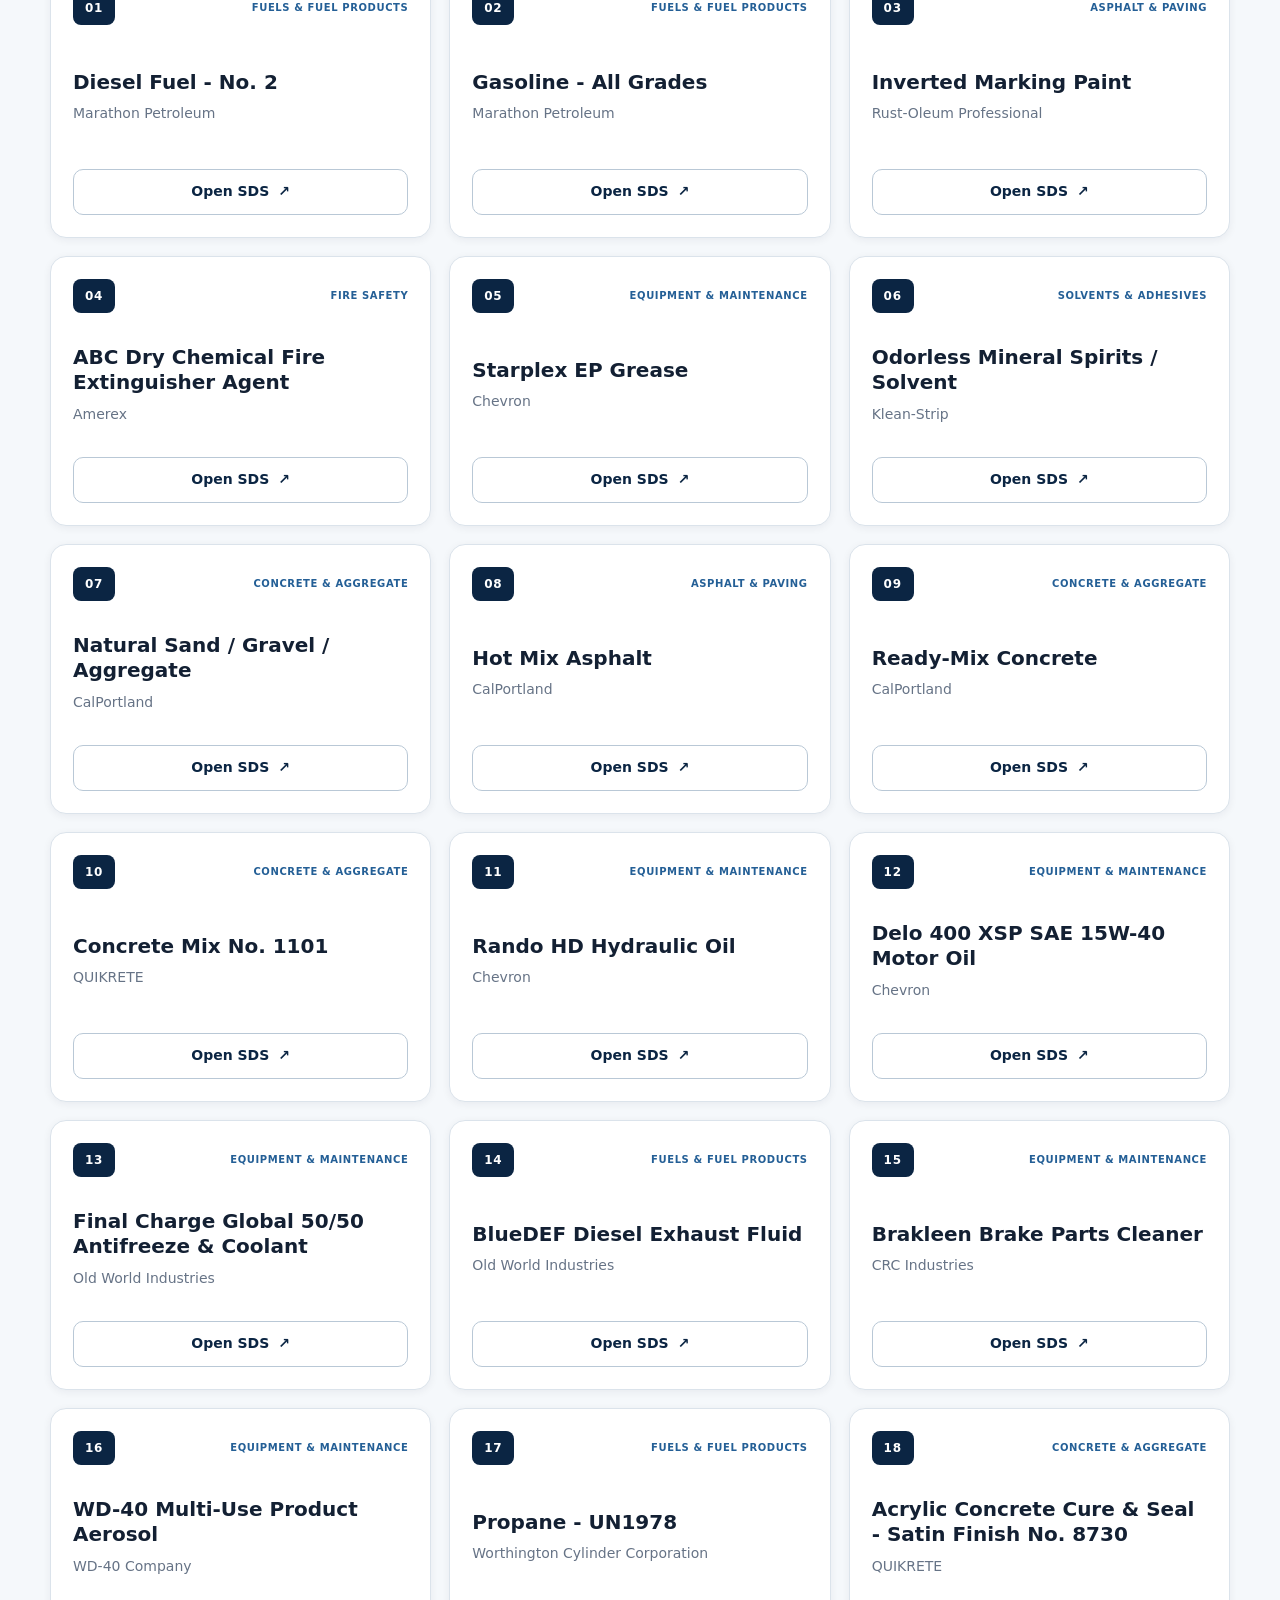
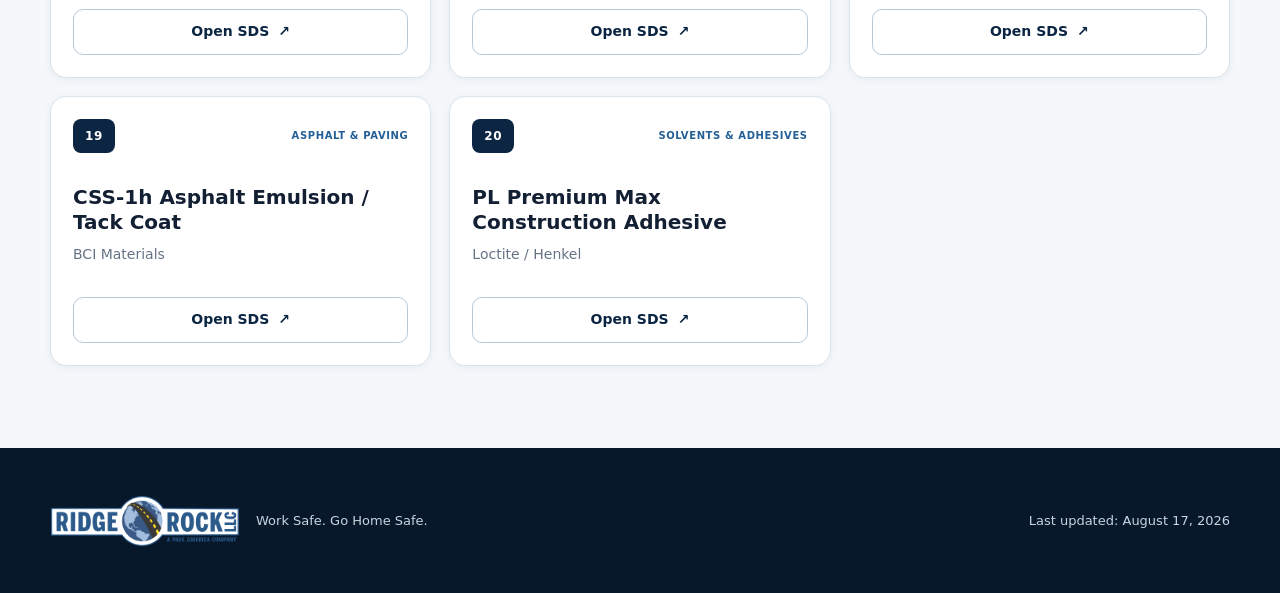
==== commit 872d579b: "Revise SDS notice for better user assistance Updated the SDS notice section to improve clarity and g" ====
--- a/sds.html
+++ b/sds.html
@@ -98,7 +98,7 @@
       <div class="shell">
 
 
-        <!-- GENERAL SDS NOTICE -->
+        <!-- HELPER NOTICE -->
         <div class="sds-notice">
 
           <div class="sds-notice-mark">
@@ -107,14 +107,13 @@
 
           <div>
             <h2>
-              Can’t find the SDS you need?
+              Need help finding an SDS?
             </h2>
 
             <p>
-              This library contains Safety Data Sheets for common
-              products and materials used in Ridge Rock operations.
-              If the product or material you need is not listed,
-              contact the Safety Department for assistance.
+              Search the library below by product, material, manufacturer,
+              or category. If you still cannot find what you need,
+              contact the Safety Department.
             </p>
           </div>
 
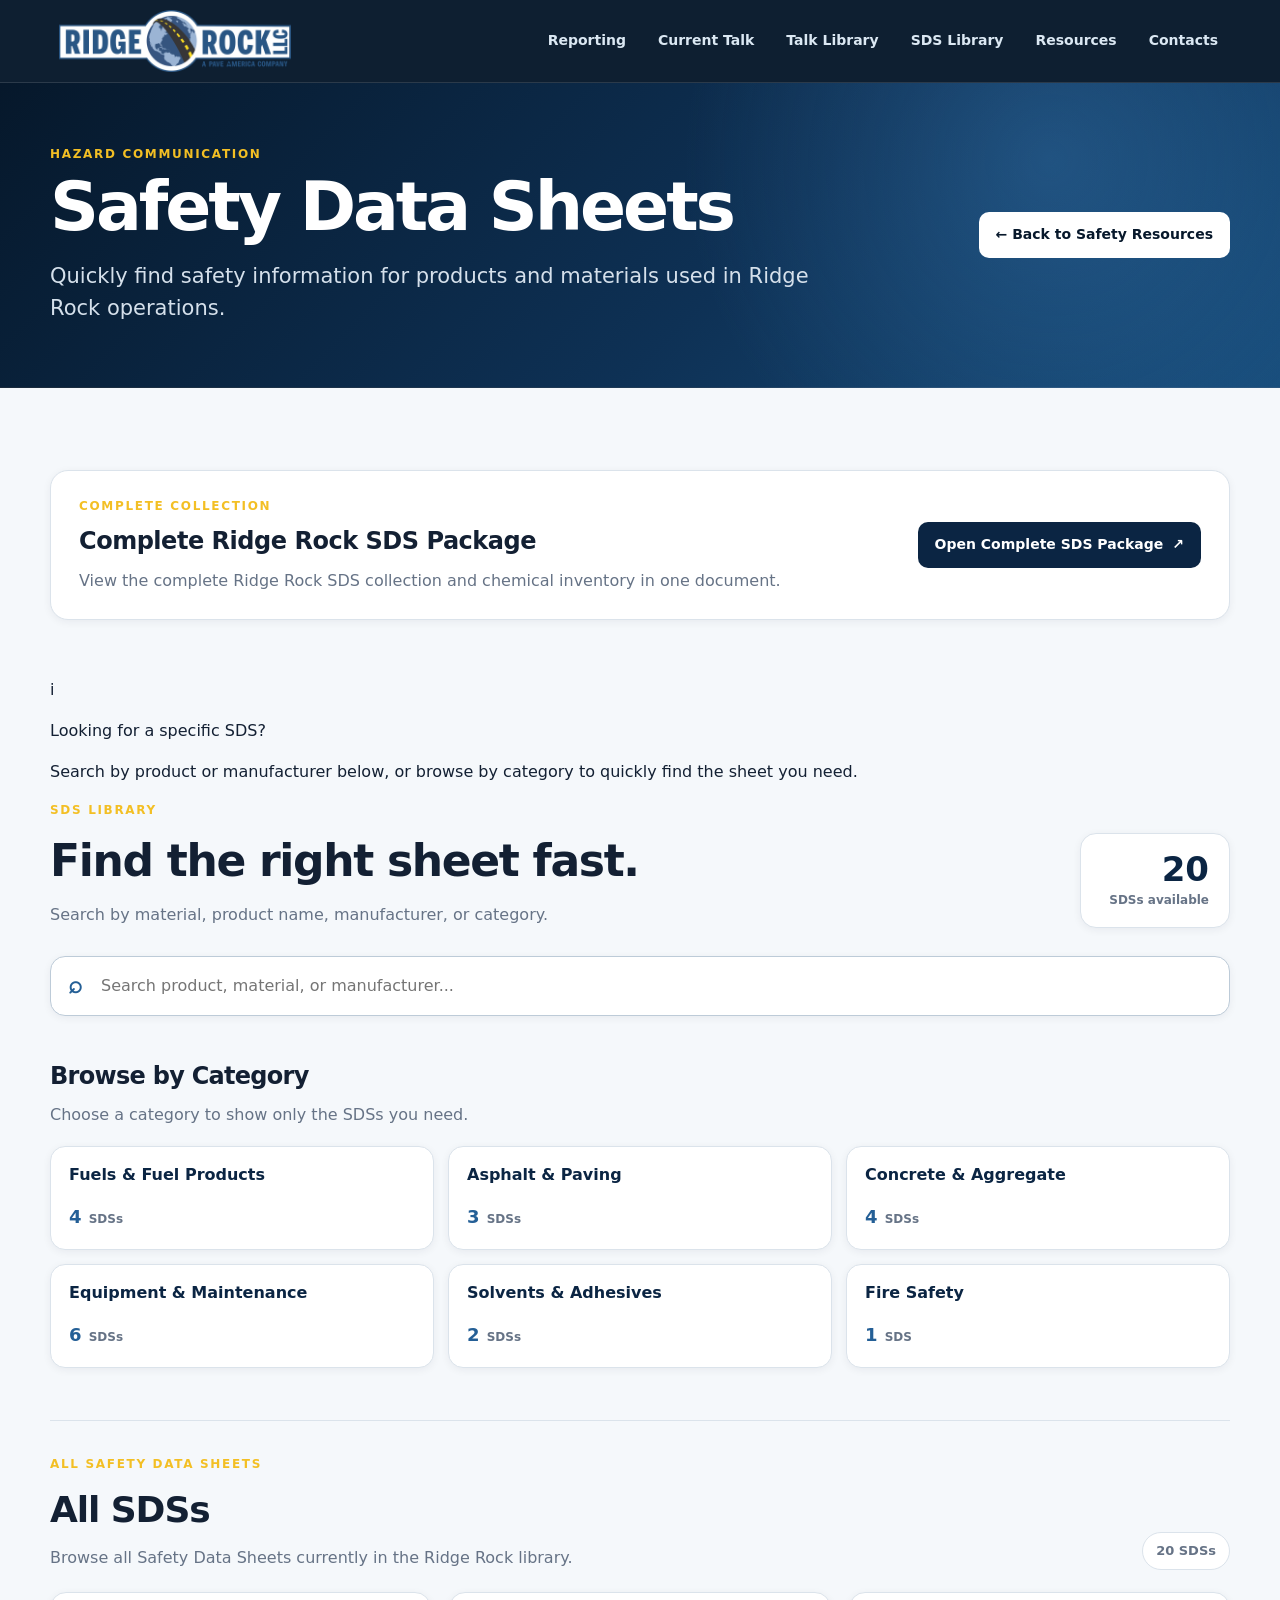
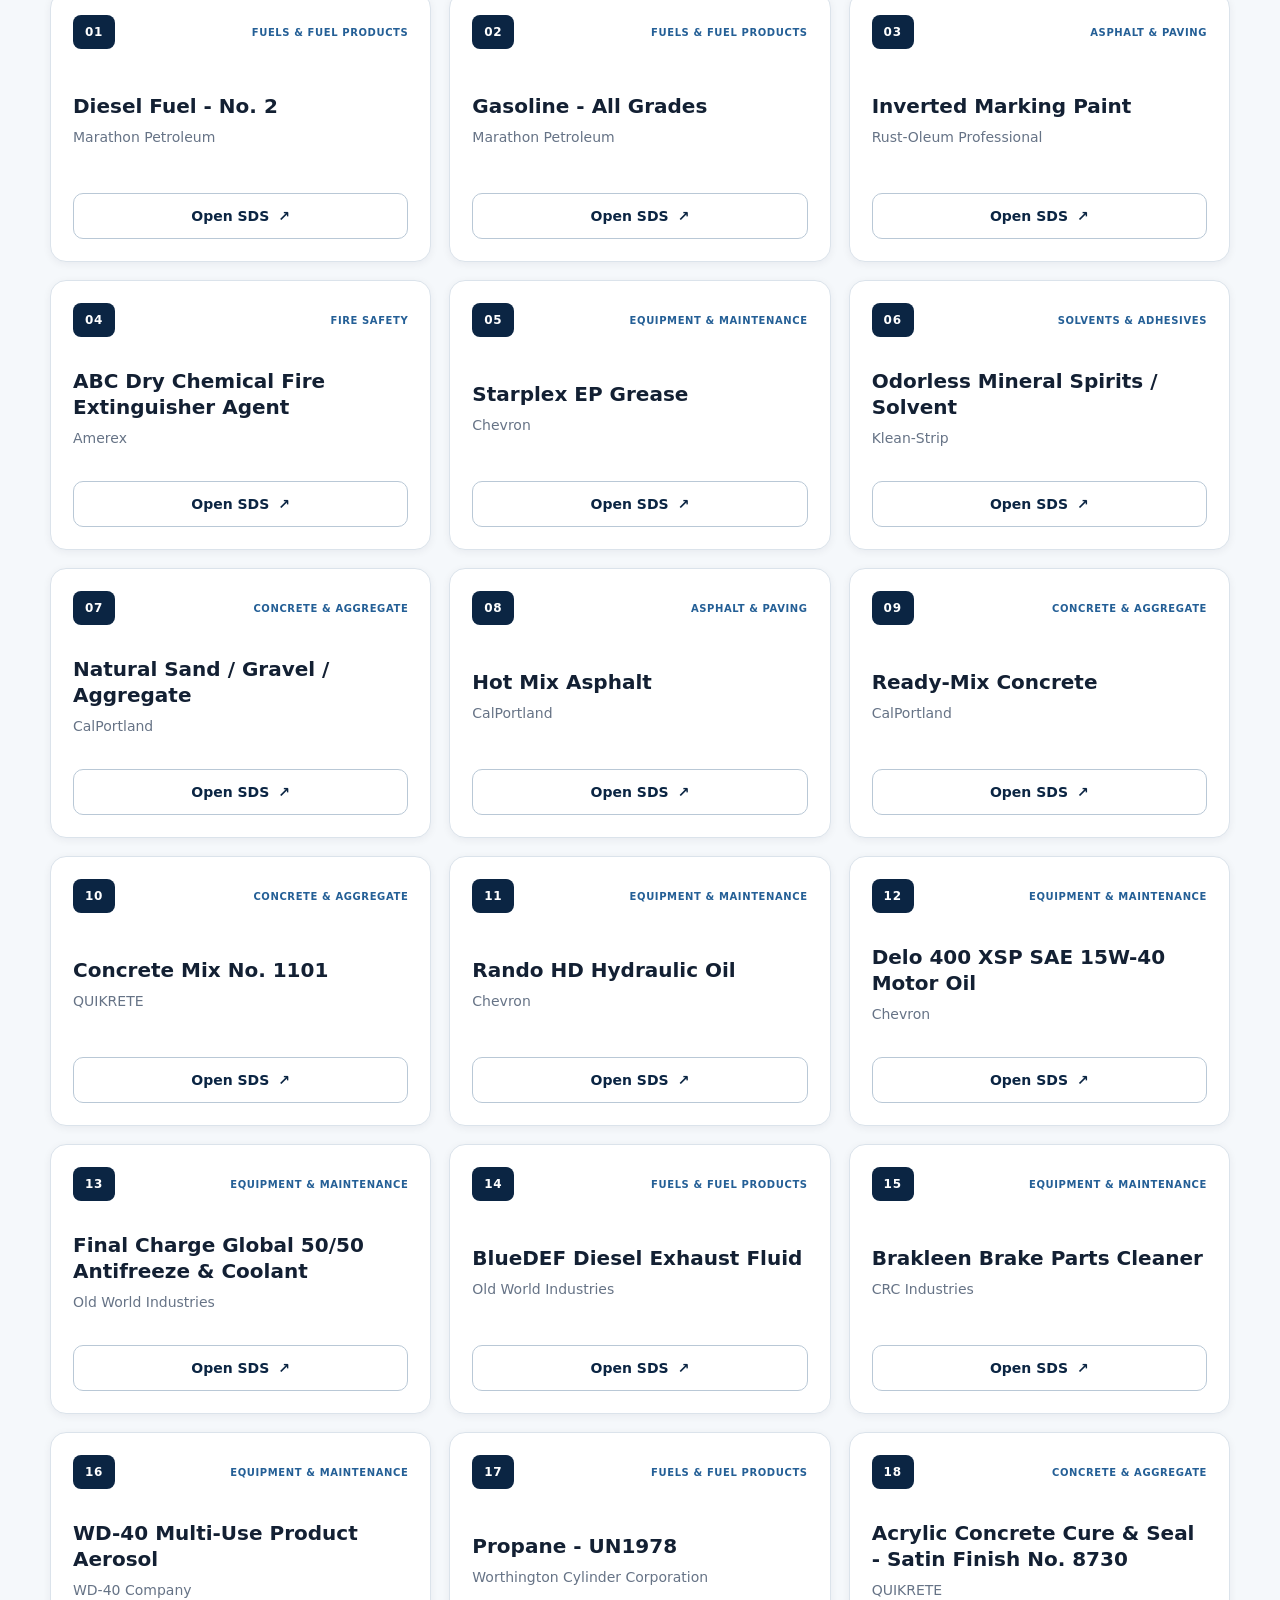
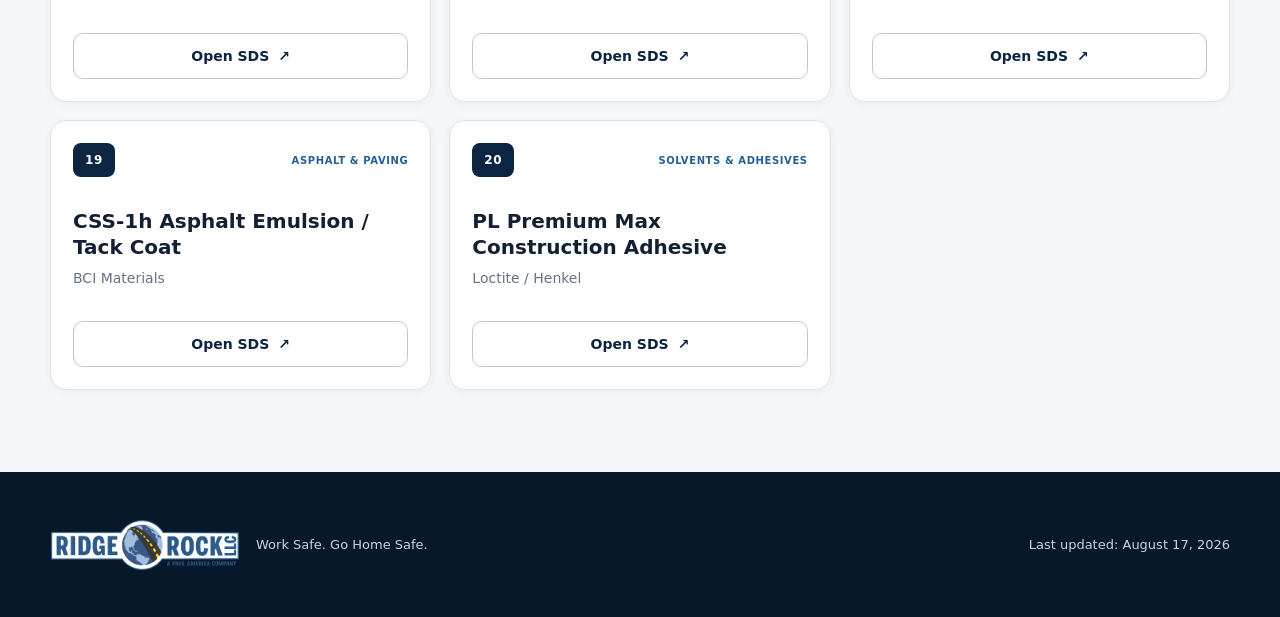
==== commit 2917a2cc: "Refactor SDS section by removing notice and adding tip Removed the helper notice section and added a" ====
--- a/sds.html
+++ b/sds.html
@@ -98,28 +98,6 @@
       <div class="shell">
 
 
-        <!-- HELPER NOTICE -->
-        <div class="sds-notice">
-
-          <div class="sds-notice-mark">
-            !
-          </div>
-
-          <div>
-            <h2>
-              Need help finding an SDS?
-            </h2>
-
-            <p>
-              Search the library below by product, material, manufacturer,
-              or category. If you still cannot find what you need,
-              contact the Safety Department.
-            </p>
-          </div>
-
-        </div>
-
-
         <!-- COMPLETE SDS PACKAGE -->
         <div class="sds-complete-package">
 
@@ -147,6 +125,32 @@
             Open Complete SDS Package
             <span aria-hidden="true">↗</span>
           </a>
+
+        </div>
+
+
+        <!-- SDS BROWSING TIP -->
+        <div class="sds-tip">
+
+          <div
+            class="sds-tip-icon"
+            aria-hidden="true"
+          >
+            i
+          </div>
+
+          <div>
+
+            <p class="sds-tip-label">
+              Looking for a specific SDS?
+            </p>
+
+            <p>
+              Search by product or manufacturer below,
+              or browse by category to quickly find the sheet you need.
+            </p>
+
+          </div>
 
         </div>
 
--- a/sds-library.css
+++ b/sds-library.css
@@ -35,53 +35,88 @@
   background: var(--background);
 }
 
+
+/* HELPER NOTICE */
+
 .sds-notice {
   display: grid;
   grid-template-columns: auto 1fr;
-  align-items: start;
-  gap: 18px;
-  margin-bottom: 44px;
-  padding: 22px 24px;
+  align-items: center;
+  gap: 16px;
+  margin-bottom: 24px;
+  padding: 16px 18px;
   border: 1px solid #e8c85a;
-  border-radius: 16px;
+  border-radius: 14px;
   background: var(--gold-100);
 }
 
 .sds-notice-mark {
-  width: 42px;
-  height: 42px;
+  width: 38px;
+  height: 38px;
   display: grid;
   place-items: center;
-  border-radius: 12px;
+  border-radius: 10px;
   background: var(--gold-500);
   color: var(--navy-950);
-  font-size: 22px;
+  font-size: 20px;
   font-weight: 900;
 }
 
 .sds-notice h2 {
   margin: 0;
-  font-size: 19px;
+  font-size: 17px;
 }
 
 .sds-notice p {
-  margin: 5px 0 0;
+  margin: 4px 0 0;
   color: #655524;
-  font-size: 14px;
-}
+  font-size: 13px;
+  line-height: 1.45;
+}
+
+
+/* COMPLETE PACKAGE */
+
+.sds-complete-package {
+  display: flex;
+  align-items: center;
+  justify-content: space-between;
+  gap: 28px;
+  margin-top: 0;
+  margin-bottom: 58px;
+  padding: 26px 28px;
+  border: 1px solid var(--line);
+  border-radius: 18px;
+  background: white;
+  box-shadow: var(--shadow-sm);
+}
+
+.sds-complete-package h2 {
+  margin: 0;
+  font-size: 24px;
+  letter-spacing: -.02em;
+}
+
+.sds-complete-package p:last-child {
+  margin: 8px 0 0;
+  color: var(--muted);
+}
+
+
+/* SUMMARY */
 
 .sds-summary {
   display: flex;
   align-items: flex-end;
   justify-content: space-between;
   gap: 28px;
+  margin-top: 0;
   margin-bottom: 28px;
 }
 
 .sds-summary h2,
 .sds-category-header h2,
-.sds-results-heading h2,
-.sds-complete-package h2 {
+.sds-results-heading h2 {
   margin: 0;
   letter-spacing: -.03em;
 }
@@ -92,8 +127,7 @@
 
 .sds-summary > div:first-child > p:last-child,
 .sds-category-header p,
-.sds-results-heading > div > p:last-child,
-.sds-complete-package p:last-child {
+.sds-results-heading > div > p:last-child {
   margin: 8px 0 0;
   color: var(--muted);
 }
@@ -122,6 +156,9 @@
   font-size: 12px;
   font-weight: 800;
 }
+
+
+/* SEARCH */
 
 .sds-search-wrap {
   position: relative;
@@ -172,6 +209,9 @@
   font-size: 20px;
 }
 
+
+/* CATEGORY FILTERS */
+
 .sds-category-header,
 .sds-results-heading {
   display: flex;
@@ -247,6 +287,9 @@
   margin-right: 3px;
 }
 
+
+/* RESULTS */
+
 .sds-results-heading {
   margin: 52px 0 22px;
   padding-top: 34px;
@@ -268,6 +311,9 @@
   font-size: 13px;
   font-weight: 800;
 }
+
+
+/* SDS CARDS */
 
 .sds-grid {
   display: grid;
@@ -335,22 +381,8 @@
   font-size: 14px;
 }
 
-.sds-complete-package {
-  display: flex;
-  align-items: center;
-  justify-content: space-between;
-  gap: 28px;
-  margin-top: 54px;
-  padding: 26px 28px;
-  border: 1px solid var(--line);
-  border-radius: 18px;
-  background: white;
-  box-shadow: var(--shadow-sm);
-}
-
-.sds-complete-package h2 {
-  font-size: 24px;
-}
+
+/* TABLET */
 
 @media (max-width: 1000px) {
   .sds-category-grid,
@@ -358,6 +390,9 @@
     grid-template-columns: repeat(2, minmax(0, 1fr));
   }
 }
+
+
+/* MOBILE */
 
 @media (max-width: 760px) {
   .sds-hero-inner,
@@ -379,10 +414,17 @@
     text-align: left;
   }
 
+  .sds-complete-package {
+    margin-bottom: 46px;
+  }
+
   .sds-complete-package .button {
     width: 100%;
   }
 }
+
+
+/* SMALL MOBILE */
 
 @media (max-width: 560px) {
   .sds-category-grid,
